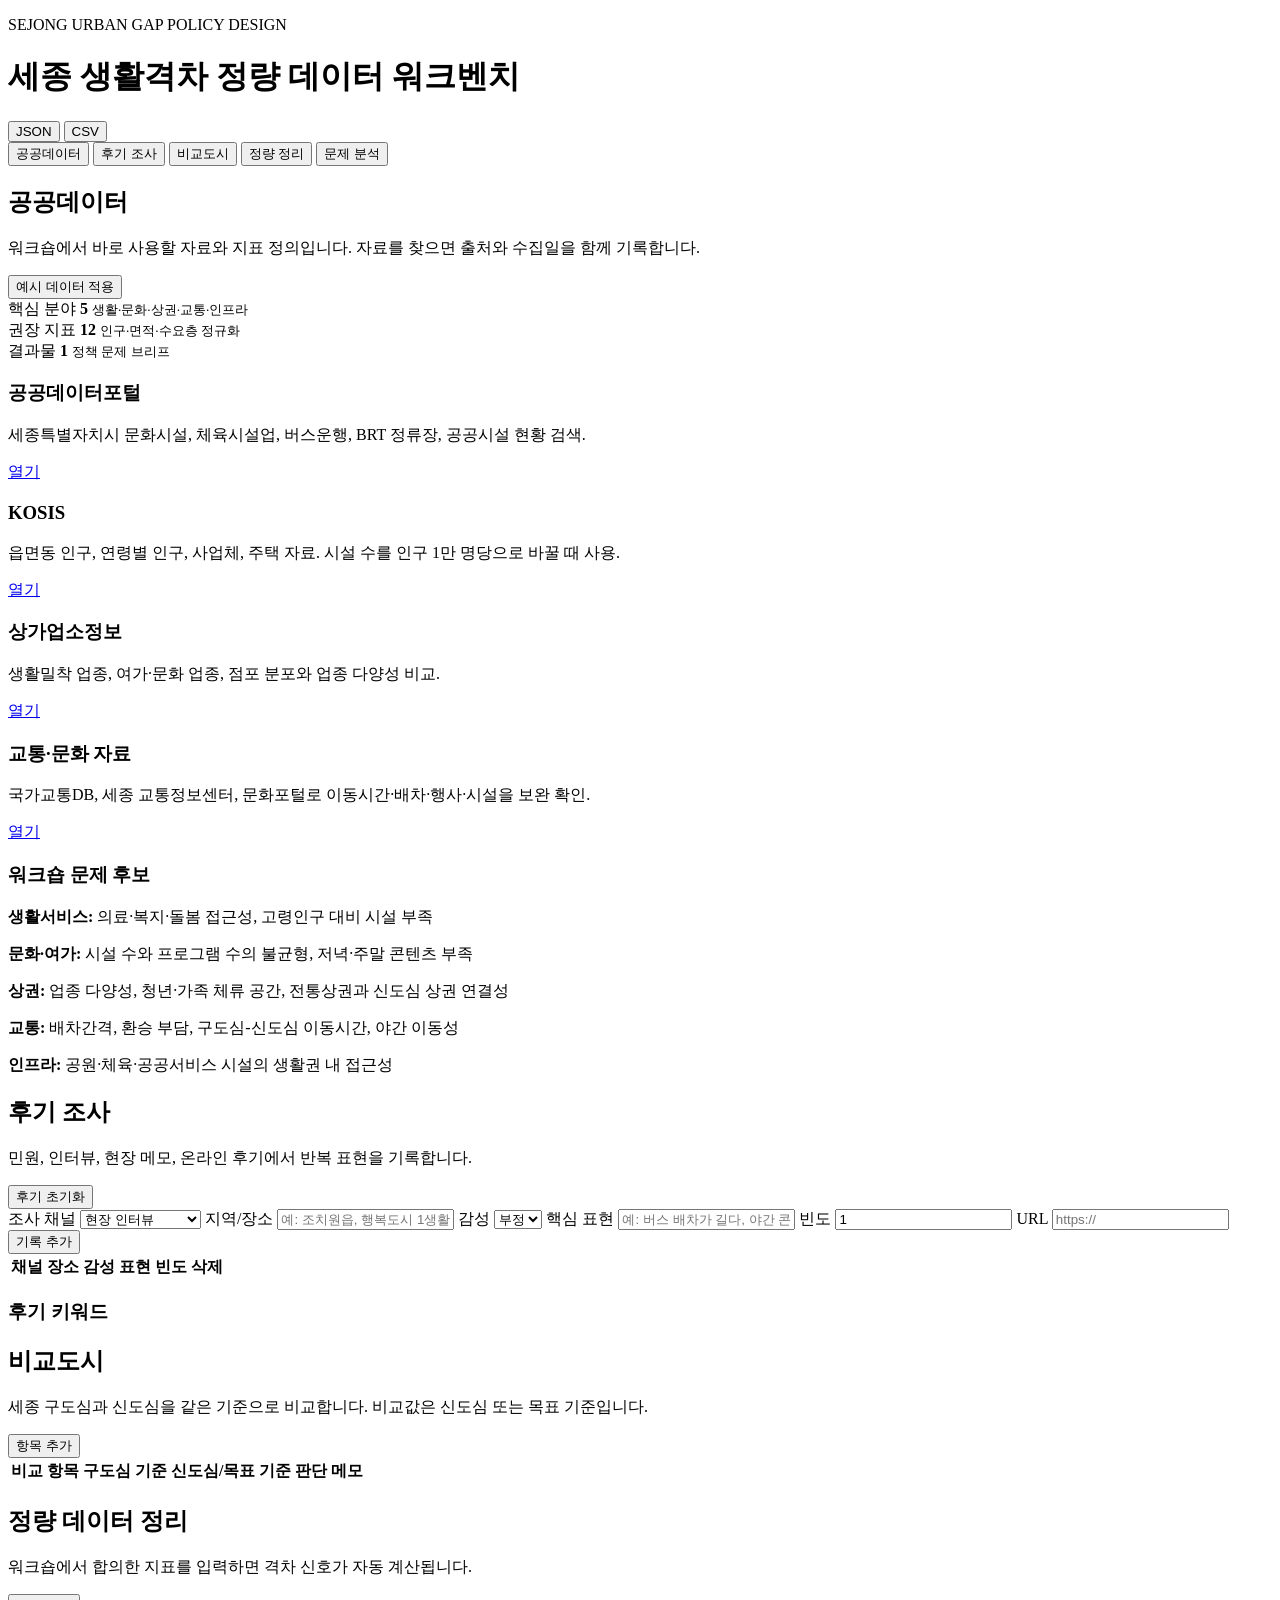
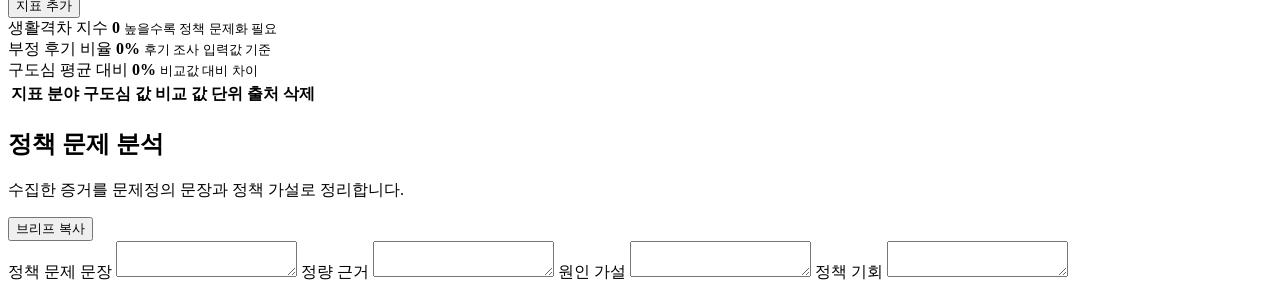
==== index.html @ 45092c6e "Add files via upload" ====
<!doctype html>
<html lang="ko">
<head>
  <meta charset="utf-8">
  <meta name="viewport" content="width=device-width, initial-scale=1">
  <title>세종 생활격차 정량 데이터 워크벤치</title>
  <link rel="stylesheet" href="styles.css">
</head>
<body>
  <header class="app-header">
    <div>
      <p>SEJONG URBAN GAP POLICY DESIGN</p>
      <h1>세종 생활격차 정량 데이터 워크벤치</h1>
    </div>
    <div class="header-actions">
      <button type="button" id="exportJson">JSON</button>
      <button type="button" id="exportCsv">CSV</button>
    </div>
  </header>

  <main class="app-shell">
    <aside class="side-nav" aria-label="워크벤치 단계">
      <button class="nav-item active" type="button" data-view="data">공공데이터</button>
      <button class="nav-item" type="button" data-view="reviews">후기 조사</button>
      <button class="nav-item" type="button" data-view="compare">비교도시</button>
      <button class="nav-item" type="button" data-view="metrics">정량 정리</button>
      <button class="nav-item" type="button" data-view="problem">문제 분석</button>
    </aside>

    <section class="stage active" id="view-data">
      <div class="panel">
        <div class="panel-head">
          <div>
            <h2>공공데이터</h2>
            <p>워크숍에서 바로 사용할 자료와 지표 정의입니다. 자료를 찾으면 출처와 수집일을 함께 기록합니다.</p>
          </div>
          <button type="button" id="loadDemo">예시 데이터 적용</button>
        </div>

        <div class="stat-grid">
          <article>
            <span>핵심 분야</span>
            <strong>5</strong>
            <small>생활·문화·상권·교통·인프라</small>
          </article>
          <article>
            <span>권장 지표</span>
            <strong>12</strong>
            <small>인구·면적·수요층 정규화</small>
          </article>
          <article>
            <span>결과물</span>
            <strong>1</strong>
            <small>정책 문제 브리프</small>
          </article>
        </div>

        <div class="data-grid">
          <article>
            <h3>공공데이터포털</h3>
            <p>세종특별자치시 문화시설, 체육시설업, 버스운행, BRT 정류장, 공공시설 현황 검색.</p>
            <a href="https://www.data.go.kr/index.do" target="_blank" rel="noreferrer">열기</a>
          </article>
          <article>
            <h3>KOSIS</h3>
            <p>읍면동 인구, 연령별 인구, 사업체, 주택 자료. 시설 수를 인구 1만 명당으로 바꿀 때 사용.</p>
            <a href="https://kosis.kr" target="_blank" rel="noreferrer">열기</a>
          </article>
          <article>
            <h3>상가업소정보</h3>
            <p>생활밀착 업종, 여가·문화 업종, 점포 분포와 업종 다양성 비교.</p>
            <a href="https://www.data.go.kr/tcs/dss/selectApiDataDetailView.do?publicDataPk=15012005" target="_blank" rel="noreferrer">열기</a>
          </article>
          <article>
            <h3>교통·문화 자료</h3>
            <p>국가교통DB, 세종 교통정보센터, 문화포털로 이동시간·배차·행사·시설을 보완 확인.</p>
            <a href="https://bis.sejong.go.kr/web/main/main.view" target="_blank" rel="noreferrer">열기</a>
          </article>
        </div>

        <div class="guide-box">
          <h3>워크숍 문제 후보</h3>
          <div class="issue-list">
            <p><b>생활서비스:</b> 의료·복지·돌봄 접근성, 고령인구 대비 시설 부족</p>
            <p><b>문화·여가:</b> 시설 수와 프로그램 수의 불균형, 저녁·주말 콘텐츠 부족</p>
            <p><b>상권:</b> 업종 다양성, 청년·가족 체류 공간, 전통상권과 신도심 상권 연결성</p>
            <p><b>교통:</b> 배차간격, 환승 부담, 구도심-신도심 이동시간, 야간 이동성</p>
            <p><b>인프라:</b> 공원·체육·공공서비스 시설의 생활권 내 접근성</p>
          </div>
        </div>
      </div>
    </section>

    <section class="stage" id="view-reviews">
      <div class="panel">
        <div class="panel-head">
          <div>
            <h2>후기 조사</h2>
            <p>민원, 인터뷰, 현장 메모, 온라인 후기에서 반복 표현을 기록합니다.</p>
          </div>
          <button type="button" id="resetReviews">후기 초기화</button>
        </div>

        <div class="form-card">
          <label>조사 채널
            <select id="reviewChannel">
              <option>현장 인터뷰</option>
              <option>민원/제안 게시판</option>
              <option>지도/블로그 후기</option>
              <option>지역 커뮤니티</option>
            </select>
          </label>
          <label>지역/장소
            <input id="reviewPlace" placeholder="예: 조치원읍, 행복도시 1생활권">
          </label>
          <label>감성
            <select id="reviewTone">
              <option>부정</option>
              <option>중립</option>
              <option>긍정</option>
            </select>
          </label>
          <label class="wide">핵심 표현
            <input id="reviewText" placeholder="예: 버스 배차가 길다, 야간 콘텐츠가 부족하다">
          </label>
          <label>빈도
            <input id="reviewCount" type="number" min="1" value="1">
          </label>
          <label>URL
            <input id="reviewUrl" placeholder="https://">
          </label>
          <button type="button" id="addReview">기록 추가</button>
        </div>

        <div class="split">
          <div class="table-box">
            <table>
              <thead>
                <tr>
                  <th>채널</th>
                  <th>장소</th>
                  <th>감성</th>
                  <th>표현</th>
                  <th>빈도</th>
                  <th>삭제</th>
                </tr>
              </thead>
              <tbody id="reviewRows"></tbody>
            </table>
          </div>
          <div class="keyword-box">
            <h3>후기 키워드</h3>
            <div class="chips" id="keywordChips"></div>
          </div>
        </div>
      </div>
    </section>

    <section class="stage" id="view-compare">
      <div class="panel">
        <div class="panel-head">
          <div>
            <h2>비교도시</h2>
            <p>세종 구도심과 신도심을 같은 기준으로 비교합니다. 비교값은 신도심 또는 목표 기준입니다.</p>
          </div>
          <button type="button" id="addCompare">항목 추가</button>
        </div>

        <div class="table-box">
          <table>
            <thead>
              <tr>
                <th>비교 항목</th>
                <th>구도심 기준</th>
                <th>신도심/목표 기준</th>
                <th>판단</th>
                <th>메모</th>
              </tr>
            </thead>
            <tbody id="compareRows"></tbody>
          </table>
        </div>
      </div>
    </section>

    <section class="stage" id="view-metrics">
      <div class="panel">
        <div class="panel-head">
          <div>
            <h2>정량 데이터 정리</h2>
            <p>워크숍에서 합의한 지표를 입력하면 격차 신호가 자동 계산됩니다.</p>
          </div>
          <button type="button" id="addMetric">지표 추가</button>
        </div>

        <div class="stat-grid">
          <article>
            <span>생활격차 지수</span>
            <strong id="gapScore">0</strong>
            <small>높을수록 정책 문제화 필요</small>
          </article>
          <article>
            <span>부정 후기 비율</span>
            <strong id="negativeRate">0%</strong>
            <small>후기 조사 입력값 기준</small>
          </article>
          <article>
            <span>구도심 평균 대비</span>
            <strong id="oldAverageGap">0%</strong>
            <small>비교값 대비 차이</small>
          </article>
        </div>

        <div class="table-box">
          <table>
            <thead>
              <tr>
                <th>지표</th>
                <th>분야</th>
                <th>구도심 값</th>
                <th>비교 값</th>
                <th>단위</th>
                <th>출처</th>
                <th>삭제</th>
              </tr>
            </thead>
            <tbody id="metricRows"></tbody>
          </table>
        </div>
      </div>
    </section>

    <section class="stage" id="view-problem">
      <div class="panel">
        <div class="panel-head">
          <div>
            <h2>정책 문제 분석</h2>
            <p>수집한 증거를 문제정의 문장과 정책 가설로 정리합니다.</p>
          </div>
          <button type="button" id="copyBrief">브리프 복사</button>
        </div>

        <div class="problem-grid">
          <label>정책 문제 문장
            <textarea id="problemText"></textarea>
          </label>
          <label>정량 근거
            <textarea id="evidenceText"></textarea>
          </label>
          <label>원인 가설
            <textarea id="causeText"></textarea>
          </label>
          <label>정책 기회
            <textarea id="opportunityText"></textarea>
          </label>
        </div>

        <div class="brief-preview" id="briefPreview"></div>
      </div>
    </section>
  </main>

  <script src="app.js"></script>
</body>
</html>
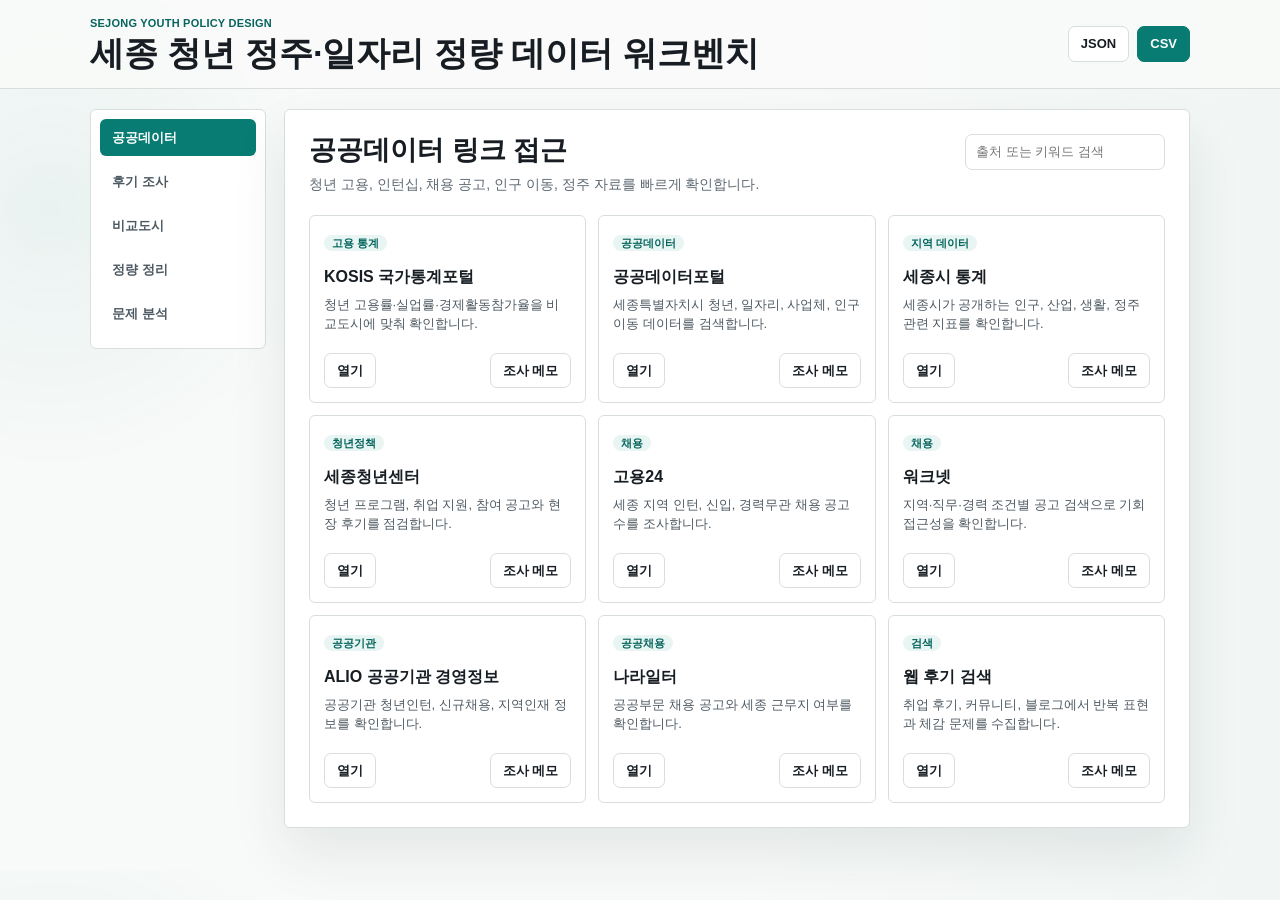
==== commit 7ee34df3: "Add files via upload" ====
--- a/index.html
+++ b/index.html
@@ -3,263 +3,884 @@
 <head>
   <meta charset="utf-8">
   <meta name="viewport" content="width=device-width, initial-scale=1">
-  <title>세종 생활격차 정량 데이터 워크벤치</title>
-  <link rel="stylesheet" href="styles.css">
+  <title>세종 청년 정주·일자리 정량 데이터 워크벤치</title>
+  <style>
+    :root {
+      --bg: #f4f7f6;
+      --panel: #ffffff;
+      --ink: #171d23;
+      --muted: #5d6872;
+      --line: #d8dedc;
+      --teal: #087b72;
+      --teal-dark: #05645d;
+      --soft-teal: #e8f5f2;
+      --red: #bc5847;
+      --shadow: 0 26px 55px rgba(24, 42, 48, .09);
+    }
+
+    * { box-sizing: border-box; }
+
+    body {
+      margin: 0;
+      background:
+        radial-gradient(circle at 4% 24%, rgba(8, 123, 114, .06), transparent 280px),
+        linear-gradient(90deg, #f8faf9 0, #f8faf9 58%, #f1f6f5 100%);
+      color: var(--ink);
+      font-family: "Segoe UI", "Malgun Gothic", Arial, sans-serif;
+      line-height: 1.5;
+    }
+
+    header {
+      height: 89px;
+      border-bottom: 1px solid var(--line);
+      background: rgba(250, 251, 250, .86);
+      display: flex;
+      align-items: center;
+    }
+
+    .topbar {
+      width: min(1100px, calc(100vw - 32px));
+      margin: 0 auto;
+      display: flex;
+      justify-content: space-between;
+      align-items: center;
+      gap: 18px;
+    }
+
+    .eyebrow {
+      margin: 0 0 2px;
+      color: var(--teal-dark);
+      font-size: 11px;
+      font-weight: 900;
+      letter-spacing: .02em;
+    }
+
+    h1 {
+      margin: 0;
+      font-size: clamp(28px, 3vw, 34px);
+      line-height: 1.16;
+      letter-spacing: 0;
+    }
+
+    .top-actions {
+      display: flex;
+      gap: 8px;
+      flex: 0 0 auto;
+    }
+
+    button, a.button {
+      min-height: 34px;
+      border: 1px solid var(--line);
+      border-radius: 7px;
+      background: #fff;
+      color: var(--ink);
+      padding: 7px 12px;
+      font: inherit;
+      font-size: 13px;
+      font-weight: 800;
+      text-decoration: none;
+      cursor: pointer;
+    }
+
+    button.primary, a.button.primary {
+      background: var(--teal);
+      border-color: var(--teal);
+      color: #fff;
+    }
+
+    button.danger {
+      color: #9d463b;
+      border-color: #e7c8c0;
+      background: #fff8f6;
+    }
+
+    main {
+      width: min(1100px, calc(100vw - 32px));
+      margin: 20px auto 42px;
+      display: grid;
+      grid-template-columns: 176px minmax(0, 1fr);
+      gap: 18px;
+    }
+
+    nav {
+      align-self: start;
+      border: 1px solid var(--line);
+      border-radius: 6px;
+      background: #fff;
+      padding: 9px;
+    }
+
+    .nav-item {
+      width: 100%;
+      min-height: 37px;
+      margin: 0 0 7px;
+      border: 0;
+      background: transparent;
+      color: #4c5862;
+      text-align: left;
+      padding: 8px 12px;
+      border-radius: 6px;
+      font-weight: 750;
+    }
+
+    .nav-item.active {
+      background: var(--teal);
+      color: #fff;
+    }
+
+    .workspace {
+      min-height: 542px;
+      border: 1px solid var(--line);
+      border-radius: 6px;
+      background: #fff;
+      box-shadow: var(--shadow);
+      padding: 24px;
+    }
+
+    .view { display: none; }
+    .view.active { display: block; }
+
+    .view-head {
+      display: flex;
+      justify-content: space-between;
+      align-items: start;
+      gap: 16px;
+      margin-bottom: 20px;
+    }
+
+    h2 {
+      margin: 0;
+      font-size: 27px;
+      line-height: 1.2;
+      letter-spacing: 0;
+    }
+
+    .sub {
+      margin: 8px 0 0;
+      color: var(--muted);
+      font-size: 14px;
+    }
+
+    .search {
+      width: 200px;
+      min-height: 34px;
+      border: 1px solid var(--line);
+      border-radius: 7px;
+      padding: 7px 10px;
+      font: inherit;
+      font-size: 13px;
+    }
+
+    .cards {
+      display: grid;
+      grid-template-columns: repeat(3, minmax(0, 1fr));
+      gap: 12px;
+    }
+
+    .card {
+      min-height: 188px;
+      border: 1px solid var(--line);
+      border-radius: 6px;
+      background: #fff;
+      padding: 14px;
+      display: flex;
+      flex-direction: column;
+      justify-content: space-between;
+    }
+
+    .badge {
+      align-self: flex-start;
+      border-radius: 999px;
+      background: var(--soft-teal);
+      color: var(--teal-dark);
+      padding: 2px 8px;
+      font-size: 11px;
+      font-weight: 850;
+    }
+
+    .card h3 {
+      margin: 12px 0 7px;
+      font-size: 16px;
+      line-height: 1.35;
+    }
+
+    .card p {
+      margin: 0;
+      color: #4e5962;
+      font-size: 13px;
+    }
+
+    .card-actions {
+      display: flex;
+      justify-content: space-between;
+      gap: 8px;
+      margin-top: 14px;
+    }
+
+    label {
+      display: block;
+      margin: 0 0 5px;
+      font-size: 12px;
+      font-weight: 800;
+      color: #323c45;
+    }
+
+    input, select, textarea {
+      width: 100%;
+      min-height: 32px;
+      border: 1px solid var(--line);
+      border-radius: 6px;
+      background: #fff;
+      color: var(--ink);
+      padding: 6px 9px;
+      font: inherit;
+      font-size: 13px;
+    }
+
+    textarea {
+      min-height: 104px;
+      resize: vertical;
+    }
+
+    .form-panel {
+      border: 1px solid var(--line);
+      border-radius: 6px;
+      padding: 13px;
+      margin-bottom: 16px;
+    }
+
+    .form-grid {
+      display: grid;
+      grid-template-columns: repeat(3, minmax(0, 1fr));
+      gap: 10px;
+      align-items: end;
+    }
+
+    .form-grid.five {
+      grid-template-columns: 1.15fr 1fr 1fr 1fr 1fr auto;
+    }
+
+    .wide { grid-column: span 2; }
+    .full { grid-column: 1 / -1; }
+
+    table {
+      width: 100%;
+      border-collapse: collapse;
+      font-size: 13px;
+    }
+
+    .table-wrap {
+      border: 1px solid var(--line);
+      border-radius: 6px;
+      overflow: auto;
+      background: #fff;
+    }
+
+    th, td {
+      border-bottom: 1px solid var(--line);
+      padding: 8px 10px;
+      text-align: left;
+      vertical-align: top;
+    }
+
+    th {
+      background: #f4f7f6;
+      color: #34414a;
+      font-size: 12px;
+    }
+
+    td.num, th.num { text-align: right; }
+
+    .split {
+      display: grid;
+      grid-template-columns: minmax(0, 2.25fr) minmax(230px, 1fr);
+      gap: 14px;
+    }
+
+    .keyword-box {
+      border: 1px solid var(--line);
+      border-radius: 6px;
+      padding: 14px;
+      min-height: 208px;
+    }
+
+    .keyword-box h3 {
+      margin: 0 0 12px;
+      font-size: 17px;
+    }
+
+    .tags {
+      display: flex;
+      flex-wrap: wrap;
+      gap: 7px;
+    }
+
+    .tags span {
+      border-radius: 999px;
+      background: #eaf2fb;
+      color: #315a7a;
+      padding: 4px 9px;
+      font-size: 13px;
+      font-weight: 800;
+    }
+
+    .metric-grid {
+      display: grid;
+      grid-template-columns: repeat(3, minmax(0, 1fr));
+      gap: 9px;
+      margin-bottom: 14px;
+    }
+
+    .metric {
+      border: 1px solid var(--line);
+      border-radius: 6px;
+      padding: 13px;
+      min-height: 112px;
+    }
+
+    .metric span {
+      display: block;
+      font-size: 13px;
+      color: #45515a;
+    }
+
+    .metric b {
+      display: block;
+      margin-top: 4px;
+      font-size: 28px;
+      color: var(--red);
+      line-height: 1.1;
+    }
+
+    .metric small {
+      display: block;
+      margin-top: 8px;
+      font-size: 12px;
+      color: #4d5961;
+    }
+
+    .analysis-grid {
+      display: grid;
+      grid-template-columns: 1fr 1fr;
+      gap: 14px;
+      margin-bottom: 14px;
+    }
+
+    .brief {
+      min-height: 250px;
+      border: 1px solid var(--line);
+      border-radius: 6px;
+      padding: 14px;
+      white-space: pre-wrap;
+      font-size: 14px;
+      background: #fff;
+    }
+
+    .hidden { display: none; }
+
+    @media (max-width: 880px) {
+      header { height: auto; padding: 16px 0; }
+      .topbar { align-items: flex-start; }
+      main { grid-template-columns: 1fr; }
+      nav { display: grid; grid-template-columns: repeat(3, minmax(0, 1fr)); gap: 7px; }
+      .nav-item { margin: 0; }
+      .cards, .metric-grid, .analysis-grid, .split { grid-template-columns: 1fr; }
+      .form-grid, .form-grid.five { grid-template-columns: 1fr 1fr; }
+      .wide, .full { grid-column: 1 / -1; }
+    }
+
+    @media (max-width: 560px) {
+      .topbar { flex-direction: column; }
+      .workspace { padding: 16px; }
+      nav, .form-grid, .form-grid.five { grid-template-columns: 1fr; }
+      h1 { font-size: 27px; }
+      h2 { font-size: 24px; }
+      .search { width: 100%; }
+    }
+  </style>
 </head>
 <body>
-  <header class="app-header">
-    <div>
-      <p>SEJONG URBAN GAP POLICY DESIGN</p>
-      <h1>세종 생활격차 정량 데이터 워크벤치</h1>
-    </div>
-    <div class="header-actions">
-      <button type="button" id="exportJson">JSON</button>
-      <button type="button" id="exportCsv">CSV</button>
+  <header>
+    <div class="topbar">
+      <div>
+        <p class="eyebrow">SEJONG YOUTH POLICY DESIGN</p>
+        <h1>세종 청년 정주·일자리 정량 데이터 워크벤치</h1>
+      </div>
+      <div class="top-actions">
+        <button id="exportJson">JSON</button>
+        <button class="primary" id="exportCsv">CSV</button>
+      </div>
     </div>
   </header>
 
-  <main class="app-shell">
-    <aside class="side-nav" aria-label="워크벤치 단계">
-      <button class="nav-item active" type="button" data-view="data">공공데이터</button>
-      <button class="nav-item" type="button" data-view="reviews">후기 조사</button>
-      <button class="nav-item" type="button" data-view="compare">비교도시</button>
-      <button class="nav-item" type="button" data-view="metrics">정량 정리</button>
-      <button class="nav-item" type="button" data-view="problem">문제 분석</button>
-    </aside>
-
-    <section class="stage active" id="view-data">
-      <div class="panel">
-        <div class="panel-head">
-          <div>
-            <h2>공공데이터</h2>
-            <p>워크숍에서 바로 사용할 자료와 지표 정의입니다. 자료를 찾으면 출처와 수집일을 함께 기록합니다.</p>
-          </div>
-          <button type="button" id="loadDemo">예시 데이터 적용</button>
-        </div>
-
-        <div class="stat-grid">
-          <article>
-            <span>핵심 분야</span>
-            <strong>5</strong>
-            <small>생활·문화·상권·교통·인프라</small>
-          </article>
-          <article>
-            <span>권장 지표</span>
-            <strong>12</strong>
-            <small>인구·면적·수요층 정규화</small>
-          </article>
-          <article>
-            <span>결과물</span>
-            <strong>1</strong>
-            <small>정책 문제 브리프</small>
-          </article>
-        </div>
-
-        <div class="data-grid">
-          <article>
-            <h3>공공데이터포털</h3>
-            <p>세종특별자치시 문화시설, 체육시설업, 버스운행, BRT 정류장, 공공시설 현황 검색.</p>
-            <a href="https://www.data.go.kr/index.do" target="_blank" rel="noreferrer">열기</a>
-          </article>
-          <article>
-            <h3>KOSIS</h3>
-            <p>읍면동 인구, 연령별 인구, 사업체, 주택 자료. 시설 수를 인구 1만 명당으로 바꿀 때 사용.</p>
-            <a href="https://kosis.kr" target="_blank" rel="noreferrer">열기</a>
-          </article>
-          <article>
-            <h3>상가업소정보</h3>
-            <p>생활밀착 업종, 여가·문화 업종, 점포 분포와 업종 다양성 비교.</p>
-            <a href="https://www.data.go.kr/tcs/dss/selectApiDataDetailView.do?publicDataPk=15012005" target="_blank" rel="noreferrer">열기</a>
-          </article>
-          <article>
-            <h3>교통·문화 자료</h3>
-            <p>국가교통DB, 세종 교통정보센터, 문화포털로 이동시간·배차·행사·시설을 보완 확인.</p>
-            <a href="https://bis.sejong.go.kr/web/main/main.view" target="_blank" rel="noreferrer">열기</a>
-          </article>
-        </div>
-
-        <div class="guide-box">
-          <h3>워크숍 문제 후보</h3>
-          <div class="issue-list">
-            <p><b>생활서비스:</b> 의료·복지·돌봄 접근성, 고령인구 대비 시설 부족</p>
-            <p><b>문화·여가:</b> 시설 수와 프로그램 수의 불균형, 저녁·주말 콘텐츠 부족</p>
-            <p><b>상권:</b> 업종 다양성, 청년·가족 체류 공간, 전통상권과 신도심 상권 연결성</p>
-            <p><b>교통:</b> 배차간격, 환승 부담, 구도심-신도심 이동시간, 야간 이동성</p>
-            <p><b>인프라:</b> 공원·체육·공공서비스 시설의 생활권 내 접근성</p>
-          </div>
-        </div>
+  <main>
+    <nav aria-label="워크벤치 메뉴">
+      <button class="nav-item active" data-view="public">공공데이터</button>
+      <button class="nav-item" data-view="review">후기 조사</button>
+      <button class="nav-item" data-view="compare">비교도시</button>
+      <button class="nav-item" data-view="metrics">정량 정리</button>
+      <button class="nav-item" data-view="problem">문제 분석</button>
+    </nav>
+
+    <section class="workspace">
+      <div class="view active" id="public">
+        <div class="view-head">
+          <div>
+            <h2>공공데이터 링크 접근</h2>
+            <p class="sub">청년 고용, 인턴십, 채용 공고, 인구 이동, 정주 자료를 빠르게 확인합니다.</p>
+          </div>
+          <input class="search" id="sourceSearch" placeholder="출처 또는 키워드 검색">
+        </div>
+        <div class="cards" id="sourceCards"></div>
       </div>
-    </section>
-
-    <section class="stage" id="view-reviews">
-      <div class="panel">
-        <div class="panel-head">
-          <div>
-            <h2>후기 조사</h2>
-            <p>민원, 인터뷰, 현장 메모, 온라인 후기에서 반복 표현을 기록합니다.</p>
-          </div>
-          <button type="button" id="resetReviews">후기 초기화</button>
-        </div>
-
-        <div class="form-card">
-          <label>조사 채널
-            <select id="reviewChannel">
-              <option>현장 인터뷰</option>
-              <option>민원/제안 게시판</option>
-              <option>지도/블로그 후기</option>
-              <option>지역 커뮤니티</option>
-            </select>
-          </label>
-          <label>지역/장소
-            <input id="reviewPlace" placeholder="예: 조치원읍, 행복도시 1생활권">
-          </label>
-          <label>감성
-            <select id="reviewTone">
-              <option>부정</option>
-              <option>중립</option>
-              <option>긍정</option>
-            </select>
-          </label>
-          <label class="wide">핵심 표현
-            <input id="reviewText" placeholder="예: 버스 배차가 길다, 야간 콘텐츠가 부족하다">
-          </label>
-          <label>빈도
-            <input id="reviewCount" type="number" min="1" value="1">
-          </label>
-          <label>URL
-            <input id="reviewUrl" placeholder="https://">
-          </label>
-          <button type="button" id="addReview">기록 추가</button>
+
+      <div class="view" id="review">
+        <div class="view-head">
+          <div>
+            <h2>청년 후기 조사</h2>
+            <p class="sub">공공기관 웹사이트, 채용 후기, 블로그, 커뮤니티에서 반복 표현을 기록합니다.</p>
+          </div>
+          <button id="resetReviews">후기 초기화</button>
+        </div>
+
+        <div class="form-panel">
+          <div class="form-grid">
+            <div>
+              <label for="reviewChannel">조사 채널</label>
+              <select id="reviewChannel">
+                <option>고용24/워크넷</option>
+                <option>공공기관 채용 홈페이지</option>
+                <option>세종청년센터</option>
+                <option>대학 커뮤니티</option>
+                <option>취업 커뮤니티</option>
+                <option>블로그/언론</option>
+              </select>
+            </div>
+            <div>
+              <label for="reviewPlace">기관/장소/게시판</label>
+              <input id="reviewPlace" placeholder="예: 세종청년센터, 공공기관 채용">
+            </div>
+            <div>
+              <label for="reviewSentiment">감성</label>
+              <select id="reviewSentiment">
+                <option value="-1">부정</option>
+                <option value="0">중립</option>
+                <option value="1">긍정</option>
+              </select>
+            </div>
+            <div class="wide">
+              <label for="reviewPhrase">핵심 표현</label>
+              <input id="reviewPhrase" placeholder="예: 인턴 공고가 적다, 신입 채용은 대전에 더 많다">
+            </div>
+            <div>
+              <label for="reviewCount">빈도</label>
+              <input id="reviewCount" type="number" min="1" value="1">
+            </div>
+            <div>
+              <label for="reviewUrl">URL</label>
+              <input id="reviewUrl" placeholder="https://">
+            </div>
+            <button class="primary wide" id="addReview">기록 추가</button>
+          </div>
         </div>
 
         <div class="split">
-          <div class="table-box">
-            <table>
+          <div class="table-wrap">
+            <table id="reviewTable">
               <thead>
-                <tr>
-                  <th>채널</th>
-                  <th>장소</th>
-                  <th>감성</th>
-                  <th>표현</th>
-                  <th>빈도</th>
-                  <th>삭제</th>
-                </tr>
+                <tr><th>채널</th><th>기관/게시판</th><th>감성</th><th>표현</th><th class="num">빈도</th><th></th></tr>
               </thead>
-              <tbody id="reviewRows"></tbody>
+              <tbody></tbody>
             </table>
           </div>
-          <div class="keyword-box">
+          <aside class="keyword-box">
             <h3>후기 키워드</h3>
-            <div class="chips" id="keywordChips"></div>
-          </div>
+            <div class="tags" id="keywordTags"></div>
+          </aside>
         </div>
       </div>
-    </section>
-
-    <section class="stage" id="view-compare">
-      <div class="panel">
-        <div class="panel-head">
-          <div>
-            <h2>비교도시</h2>
-            <p>세종 구도심과 신도심을 같은 기준으로 비교합니다. 비교값은 신도심 또는 목표 기준입니다.</p>
-          </div>
-          <button type="button" id="addCompare">항목 추가</button>
-        </div>
-
-        <div class="table-box">
-          <table>
+
+      <div class="view" id="compare">
+        <div class="view-head">
+          <div>
+            <h2>비교도시 데이터 조사</h2>
+            <p class="sub">세종과 대전·청주·천안 등 주변 도시의 청년 기회 밀도를 같은 기준으로 입력합니다.</p>
+          </div>
+          <button id="seedCities">비교도시 틀</button>
+        </div>
+
+        <div class="form-panel">
+          <div class="form-grid">
+            <div>
+              <label for="cityName">도시</label>
+              <input id="cityName" value="세종">
+            </div>
+            <div>
+              <label for="jobPosts">인턴/신입 공고 수</label>
+              <input id="jobPosts" type="number" min="0" value="0">
+            </div>
+            <div>
+              <label for="youthPop">청년 인구</label>
+              <input id="youthPop" type="number" min="0" value="0">
+            </div>
+            <div>
+              <label for="employmentRate">청년 고용률(%)</label>
+              <input id="employmentRate" type="number" min="0" max="100" step="0.1" value="0">
+            </div>
+            <div>
+              <label for="unemploymentRate">청년 실업률(%)</label>
+              <input id="unemploymentRate" type="number" min="0" max="100" step="0.1" value="0">
+            </div>
+            <div>
+              <label for="citySource">출처</label>
+              <input id="citySource" placeholder="KOSIS, 고용24, 지자체 자료">
+            </div>
+            <button class="primary wide" id="addCity">도시 추가</button>
+          </div>
+        </div>
+
+        <div class="table-wrap">
+          <table id="cityTable">
             <thead>
-              <tr>
-                <th>비교 항목</th>
-                <th>구도심 기준</th>
-                <th>신도심/목표 기준</th>
-                <th>판단</th>
-                <th>메모</th>
-              </tr>
+              <tr><th>도시</th><th class="num">공고 수</th><th class="num">청년 인구</th><th class="num">공고/1만명</th><th class="num">고용률</th><th class="num">실업률</th><th>출처</th><th></th></tr>
             </thead>
-            <tbody id="compareRows"></tbody>
+            <tbody></tbody>
           </table>
         </div>
       </div>
-    </section>
-
-    <section class="stage" id="view-metrics">
-      <div class="panel">
-        <div class="panel-head">
+
+      <div class="view" id="metrics">
+        <div class="view-head">
           <div>
             <h2>정량 데이터 정리</h2>
-            <p>워크숍에서 합의한 지표를 입력하면 격차 신호가 자동 계산됩니다.</p>
-          </div>
-          <button type="button" id="addMetric">지표 추가</button>
-        </div>
-
-        <div class="stat-grid">
-          <article>
-            <span>생활격차 지수</span>
-            <strong id="gapScore">0</strong>
-            <small>높을수록 정책 문제화 필요</small>
-          </article>
-          <article>
-            <span>부정 후기 비율</span>
-            <strong id="negativeRate">0%</strong>
-            <small>후기 조사 입력값 기준</small>
-          </article>
-          <article>
-            <span>구도심 평균 대비</span>
-            <strong id="oldAverageGap">0%</strong>
-            <small>비교값 대비 차이</small>
-          </article>
-        </div>
-
-        <div class="table-box">
-          <table>
+            <p class="sub">워크숍에서 합의한 지표를 입력하면 격차 신호가 자동 계산됩니다.</p>
+          </div>
+          <button id="addMetric">지표 추가</button>
+        </div>
+
+        <div class="metric-grid">
+          <div class="metric"><span>기회 부족 지수</span><b id="lackIndex">0</b><small>높을수록 정책 문제를 다루기 좋음</small></div>
+          <div class="metric"><span>부정 후기 비율</span><b id="negativeRate">0%</b><small>후기 조사 입력값 기준</small></div>
+          <div class="metric"><span>비교도시 평균 대비</span><b id="cityGap">0%</b><small>공고/청년 1만명 기준</small></div>
+        </div>
+
+        <div class="table-wrap">
+          <table id="metricTable">
             <thead>
-              <tr>
-                <th>지표</th>
-                <th>분야</th>
-                <th>구도심 값</th>
-                <th>비교 값</th>
-                <th>단위</th>
-                <th>출처</th>
-                <th>삭제</th>
-              </tr>
+              <tr><th>지표</th><th>세종 값</th><th>비교 값</th><th>단위</th><th>출처</th><th></th></tr>
             </thead>
-            <tbody id="metricRows"></tbody>
+            <tbody></tbody>
           </table>
         </div>
       </div>
-    </section>
-
-    <section class="stage" id="view-problem">
-      <div class="panel">
-        <div class="panel-head">
+
+      <div class="view" id="problem">
+        <div class="view-head">
           <div>
             <h2>정책 문제 분석</h2>
-            <p>수집한 증거를 문제정의 문장과 정책 가설로 정리합니다.</p>
-          </div>
-          <button type="button" id="copyBrief">브리프 복사</button>
-        </div>
-
-        <div class="problem-grid">
-          <label>정책 문제 문장
-            <textarea id="problemText"></textarea>
-          </label>
-          <label>정량 근거
+            <p class="sub">수집한 증거를 문제정의 문장과 정책 가설로 정리합니다.</p>
+          </div>
+          <button id="copyBrief">브리프 복사</button>
+        </div>
+
+        <div class="analysis-grid">
+          <div>
+            <label for="problemSentence">정책 문제 문장</label>
+            <textarea id="problemSentence"></textarea>
+          </div>
+          <div>
+            <label for="evidenceText">정량 근거</label>
             <textarea id="evidenceText"></textarea>
-          </label>
-          <label>원인 가설
+          </div>
+          <div>
+            <label for="causeText">원인 가설</label>
             <textarea id="causeText"></textarea>
-          </label>
-          <label>정책 기회
-            <textarea id="opportunityText"></textarea>
-          </label>
-        </div>
-
-        <div class="brief-preview" id="briefPreview"></div>
+          </div>
+          <div>
+            <label for="policyText">정책 기회</label>
+            <textarea id="policyText"></textarea>
+          </div>
+        </div>
+
+        <div class="brief" id="briefText"></div>
       </div>
     </section>
   </main>
 
-  <script src="app.js"></script>
+  <script>
+    const storeKey = "sejong-youth-workbench-v2";
+    const sourceData = [
+      ["고용 통계", "KOSIS 국가통계포털", "청년 고용률·실업률·경제활동참가율을 비교도시에 맞춰 확인합니다.", "https://kosis.kr/"],
+      ["공공데이터", "공공데이터포털", "세종특별자치시 청년, 일자리, 사업체, 인구 이동 데이터를 검색합니다.", "https://www.data.go.kr/"],
+      ["지역 데이터", "세종시 통계", "세종시가 공개하는 인구, 산업, 생활, 정주 관련 지표를 확인합니다.", "https://www.sejong.go.kr/stat.do"],
+      ["청년정책", "세종청년센터", "청년 프로그램, 취업 지원, 참여 공고와 현장 후기를 점검합니다.", "https://sjyouth.or.kr/"],
+      ["채용", "고용24", "세종 지역 인턴, 신입, 경력무관 채용 공고 수를 조사합니다.", "https://www.work24.go.kr/"],
+      ["채용", "워크넷", "지역·직무·경력 조건별 공고 검색으로 기회 접근성을 확인합니다.", "https://www.work.go.kr/"],
+      ["공공기관", "ALIO 공공기관 경영정보", "공공기관 청년인턴, 신규채용, 지역인재 정보를 확인합니다.", "https://www.alio.go.kr/"],
+      ["공공채용", "나라일터", "공공부문 채용 공고와 세종 근무지 여부를 확인합니다.", "https://www.gojobs.go.kr/"],
+      ["검색", "웹 후기 검색", "취업 후기, 커뮤니티, 블로그에서 반복 표현과 체감 문제를 수집합니다.", "https://www.google.com/search?q=%EC%84%B8%EC%A2%85+%EC%B2%AD%EB%85%84+%EC%B7%A8%EC%97%85+%EC%9D%B8%ED%84%B4+%ED%9B%84%EA%B8%B0"]
+    ];
+
+    const initialState = {
+      reviews: [
+        { channel: "취업 커뮤니티", place: "세종 청년 취업 게시글", sentiment: -1, phrase: "인턴 공고가 적고 신입 채용은 대전에 더 많다는 표현", count: 4, url: "" },
+        { channel: "대학 커뮤니티", place: "지역 취업 게시판", sentiment: -1, phrase: "희망 직무 공고가 반복되고 선택지가 제한적이라는 표현", count: 3, url: "" }
+      ],
+      cities: [
+        { name: "세종", jobs: 0, youth: 0, emp: 0, unemp: 0, source: "고용24/KOSIS 조사값 입력" },
+        { name: "대전", jobs: 0, youth: 0, emp: 0, unemp: 0, source: "고용24/KOSIS 조사값 입력" }
+      ],
+      metrics: [
+        { name: "인턴/신입 공고 수", sejong: 0, compare: 0, unit: "건", source: "고용24/워크넷" },
+        { name: "청년 고용률", sejong: 0, compare: 0, unit: "%", source: "KOSIS" },
+        { name: "공공기관 청년인턴 수", sejong: 0, compare: 0, unit: "명", source: "ALIO" }
+      ]
+    };
+
+    const state = JSON.parse(localStorage.getItem(storeKey) || JSON.stringify(initialState));
+    const $ = id => document.getElementById(id);
+
+    function save() {
+      localStorage.setItem(storeKey, JSON.stringify(state));
+      render();
+    }
+
+    function esc(value) {
+      return String(value ?? "").replace(/[&<>"']/g, ch => ({ "&":"&amp;", "<":"&lt;", ">":"&gt;", '"':"&quot;", "'":"&#039;" }[ch]));
+    }
+
+    function sentimentLabel(value) {
+      const n = Number(value);
+      return n < 0 ? "부정" : n > 0 ? "긍정" : "중립";
+    }
+
+    function cityDensity(city) {
+      return Number(city.youth) > 0 ? Number(city.jobs) / Number(city.youth) * 10000 : 0;
+    }
+
+    function computed() {
+      const total = state.reviews.reduce((sum, item) => sum + Number(item.count || 0), 0);
+      const negative = state.reviews.filter(item => Number(item.sentiment) < 0).reduce((sum, item) => sum + Number(item.count || 0), 0);
+      const lackWords = /인턴|신입|채용|공고|일자리|취업|기회|직무|선택지|부족|제한/;
+      const lack = state.reviews.filter(item => lackWords.test(item.phrase)).reduce((sum, item) => sum + Number(item.count || 0), 0);
+      const sejong = state.cities.find(city => city.name.includes("세종"));
+      const sejongDensity = sejong ? cityDensity(sejong) : 0;
+      const others = state.cities.filter(city => !city.name.includes("세종"));
+      const avg = others.length ? others.reduce((sum, city) => sum + cityDensity(city), 0) / others.length : 0;
+      const gap = avg > 0 ? ((sejongDensity - avg) / avg) * 100 : 0;
+      const metricGap = state.metrics.reduce((sum, metric) => sum + Math.max(0, Number(metric.compare || 0) - Number(metric.sejong || 0)), 0);
+      const lackIndex = Math.round((total ? negative / total * 40 : 0) + Math.min(40, lack * 3) + Math.min(20, metricGap));
+      return { total, negative, negativeRate: total ? negative / total * 100 : 0, lack, sejongDensity, avg, gap, lackIndex };
+    }
+
+    function renderSources() {
+      const keyword = $("sourceSearch").value.trim();
+      const list = sourceData.filter(item => !keyword || item.join(" ").includes(keyword));
+      $("sourceCards").innerHTML = list.map(item => `
+        <article class="card">
+          <div>
+            <span class="badge">${esc(item[0])}</span>
+            <h3>${esc(item[1])}</h3>
+            <p>${esc(item[2])}</p>
+          </div>
+          <div class="card-actions">
+            <a class="button" href="${esc(item[3])}" target="_blank" rel="noopener">열기</a>
+            <button data-source-memo="${esc(item[1])}">조사 메모</button>
+          </div>
+        </article>
+      `).join("");
+    }
+
+    function renderReviews() {
+      $("reviewTable").querySelector("tbody").innerHTML = state.reviews.map((item, index) => `
+        <tr>
+          <td>${esc(item.channel)}</td>
+          <td>${esc(item.place)}</td>
+          <td>${sentimentLabel(item.sentiment)}</td>
+          <td>${esc(item.phrase)} ${item.url ? `<br><a href="${esc(item.url)}" target="_blank" rel="noopener">URL</a>` : ""}</td>
+          <td class="num">${Number(item.count).toLocaleString()}</td>
+          <td><button class="danger" data-delete-review="${index}">삭제</button></td>
+        </tr>
+      `).join("");
+
+      const tags = {};
+      state.reviews.forEach(item => {
+        item.phrase.split(/[\s,，.]+/).map(word => word.trim()).filter(word => word.length > 1).forEach(word => {
+          tags[word] = (tags[word] || 0) + Number(item.count || 1);
+        });
+      });
+      $("keywordTags").innerHTML = Object.entries(tags).sort((a, b) => b[1] - a[1]).slice(0, 14).map(([word, count]) => `<span>${esc(word)} ${count}</span>`).join("") || "<span>키워드 없음</span>";
+    }
+
+    function renderCities() {
+      $("cityTable").querySelector("tbody").innerHTML = state.cities.map((city, index) => `
+        <tr>
+          <td>${esc(city.name)}</td>
+          <td class="num">${Number(city.jobs).toLocaleString()}</td>
+          <td class="num">${Number(city.youth).toLocaleString()}</td>
+          <td class="num">${cityDensity(city).toFixed(2)}</td>
+          <td class="num">${Number(city.emp || 0).toFixed(1)}%</td>
+          <td class="num">${Number(city.unemp || 0).toFixed(1)}%</td>
+          <td>${esc(city.source)}</td>
+          <td><button class="danger" data-delete-city="${index}">삭제</button></td>
+        </tr>
+      `).join("");
+    }
+
+    function renderMetrics() {
+      const c = computed();
+      $("lackIndex").textContent = c.lackIndex;
+      $("negativeRate").textContent = `${c.negativeRate.toFixed(0)}%`;
+      $("cityGap").textContent = `${c.gap.toFixed(0)}%`;
+
+      $("metricTable").querySelector("tbody").innerHTML = state.metrics.map((metric, index) => `
+        <tr>
+          <td><input value="${esc(metric.name)}" data-metric="${index}" data-field="name"></td>
+          <td><input type="number" value="${esc(metric.sejong)}" data-metric="${index}" data-field="sejong"></td>
+          <td><input type="number" value="${esc(metric.compare)}" data-metric="${index}" data-field="compare"></td>
+          <td><input value="${esc(metric.unit)}" data-metric="${index}" data-field="unit"></td>
+          <td><input value="${esc(metric.source)}" data-metric="${index}" data-field="source"></td>
+          <td><button class="danger" data-delete-metric="${index}">삭제</button></td>
+        </tr>
+      `).join("");
+    }
+
+    function renderProblem() {
+      const c = computed();
+      const topPhrase = state.reviews.slice().sort((a, b) => Number(b.count) - Number(a.count))[0]?.phrase || "인턴십·신입 채용 기회 부족에 대한 반복 표현 입력 필요";
+      const evidence = [
+        `부정 후기 ${c.negative}건, 전체 후기 빈도 ${c.total}건`,
+        `기회 부족 관련 언급 ${c.lack}건`,
+        `세종 공고 밀도 ${c.sejongDensity.toFixed(2)}건/청년 1만명`,
+        `비교도시 평균 대비 ${c.gap.toFixed(0)}%`
+      ].join("\n");
+
+      if (!$("problemSentence").value) {
+        $("problemSentence").value = `세종시는 행정수도와 공공기관 집적 이미지는 강하지만, 청년이 지역 안에서 첫 경력을 만들 인턴십·신입 채용 기회와 정보 접근성이 부족하다.`;
+      }
+      if (!$("evidenceText").value) $("evidenceText").value = evidence;
+      if (!$("causeText").value) $("causeText").value = `공공기관 채용 정보와 지역 청년정책 정보가 분산되어 있고, 세종 내 기업·직무 다양성이 낮아 청년 구직 범위가 주변 도시로 확장되는 구조`;
+      if (!$("policyText").value) $("policyText").value = `세종형 청년 인턴십 매칭, 공공기관 지역인재 경험 프로그램, 신입·경력무관 공고 통합 지도, 주변도시 통근권 비교 정보를 연결한 청년 일자리 플랫폼`;
+
+      $("briefText").textContent = `[정책 문제]\n${$("problemSentence").value}\n\n[정량 근거]\n${$("evidenceText").value}\n\n[핵심 후기]\n${topPhrase}\n\n[원인 가설]\n${$("causeText").value}\n\n[정책 기회]\n${$("policyText").value}`;
+    }
+
+    function render() {
+      renderSources();
+      renderReviews();
+      renderCities();
+      renderMetrics();
+      renderProblem();
+    }
+
+    function download(filename, text, type) {
+      const blob = new Blob(["\ufeff" + text], { type });
+      const link = document.createElement("a");
+      link.href = URL.createObjectURL(blob);
+      link.download = filename;
+      link.click();
+      URL.revokeObjectURL(link.href);
+    }
+
+    function exportCsv() {
+      const rows = [["kind","name","field1","field2","field3","field4","source"]];
+      state.reviews.forEach(item => rows.push(["review", item.channel, item.place, sentimentLabel(item.sentiment), item.phrase, item.count, item.url]));
+      state.cities.forEach(city => rows.push(["city", city.name, city.jobs, city.youth, cityDensity(city).toFixed(3), city.emp, city.source]));
+      state.metrics.forEach(metric => rows.push(["metric", metric.name, metric.sejong, metric.compare, metric.unit, "", metric.source]));
+      download("sejong-youth-workbench.csv", rows.map(row => row.map(value => `"${String(value ?? "").replace(/"/g, '""')}"`).join(",")).join("\n"), "text/csv;charset=utf-8");
+    }
+
+    function exportJson() {
+      download("sejong-youth-workbench.json", JSON.stringify({ ...state, computed: computed(), brief: $("briefText").textContent }, null, 2), "application/json;charset=utf-8");
+    }
+
+    document.addEventListener("click", event => {
+      const nav = event.target.closest("[data-view]");
+      if (nav) {
+        document.querySelectorAll("[data-view]").forEach(item => item.classList.toggle("active", item === nav));
+        document.querySelectorAll(".view").forEach(view => view.classList.toggle("active", view.id === nav.dataset.view));
+      }
+
+      const sourceMemo = event.target.closest("[data-source-memo]");
+      if (sourceMemo) {
+        $("reviewChannel").value = "블로그/언론";
+        $("reviewPlace").value = sourceMemo.dataset.sourceMemo;
+        document.querySelector('[data-view="review"]').click();
+      }
+
+      const reviewDelete = event.target.closest("[data-delete-review]");
+      if (reviewDelete) {
+        state.reviews.splice(Number(reviewDelete.dataset.deleteReview), 1);
+        save();
+      }
+
+      const cityDelete = event.target.closest("[data-delete-city]");
+      if (cityDelete) {
+        state.cities.splice(Number(cityDelete.dataset.deleteCity), 1);
+        save();
+      }
+
+      const metricDelete = event.target.closest("[data-delete-metric]");
+      if (metricDelete) {
+        state.metrics.splice(Number(metricDelete.dataset.deleteMetric), 1);
+        save();
+      }
+    });
+
+    $("sourceSearch").addEventListener("input", renderSources);
+    $("addReview").addEventListener("click", () => {
+      state.reviews.push({
+        channel: $("reviewChannel").value,
+        place: $("reviewPlace").value || "미입력",
+        sentiment: Number($("reviewSentiment").value),
+        phrase: $("reviewPhrase").value || "미입력",
+        count: Number($("reviewCount").value || 1),
+        url: $("reviewUrl").value
+      });
+      $("reviewPhrase").value = "";
+      $("reviewUrl").value = "";
+      $("reviewCount").value = 1;
+      save();
+    });
+    $("resetReviews").addEventListener("click", () => {
+      state.reviews = [];
+      save();
+    });
+    $("seedCities").addEventListener("click", () => {
+      state.cities = ["세종", "대전", "청주", "천안"].map(name => ({ name, jobs: 0, youth: 0, emp: 0, unemp: 0, source: "조사값 입력" }));
+      save();
+    });
+    $("addCity").addEventListener("click", () => {
+      state.cities.push({
+        name: $("cityName").value || "미입력",
+        jobs: Number($("jobPosts").value || 0),
+        youth: Number($("youthPop").value || 0),
+        emp: Number($("employmentRate").value || 0),
+        unemp: Number($("unemploymentRate").value || 0),
+        source: $("citySource").value
+      });
+      save();
+    });
+    $("addMetric").addEventListener("click", () => {
+      state.metrics.push({ name: "새 지표", sejong: 0, compare: 0, unit: "건", source: "출처 입력" });
+      save();
+    });
+    $("metricTable").addEventListener("input", event => {
+      const input = event.target.closest("[data-metric]");
+      if (!input) return;
+      const row = state.metrics[Number(input.dataset.metric)];
+      const field = input.dataset.field;
+      row[field] = ["sejong", "compare"].includes(field) ? Number(input.value || 0) : input.value;
+      save();
+    });
+    ["problemSentence", "evidenceText", "causeText", "policyText"].forEach(id => {
+      $(id).addEventListener("input", renderProblem);
+    });
+    $("copyBrief").addEventListener("click", () => navigator.clipboard.writeText($("briefText").textContent));
+    $("exportCsv").addEventListener("click", exportCsv);
+    $("exportJson").addEventListener("click", exportJson);
+
+    render();
+  </script>
 </body>
 </html>
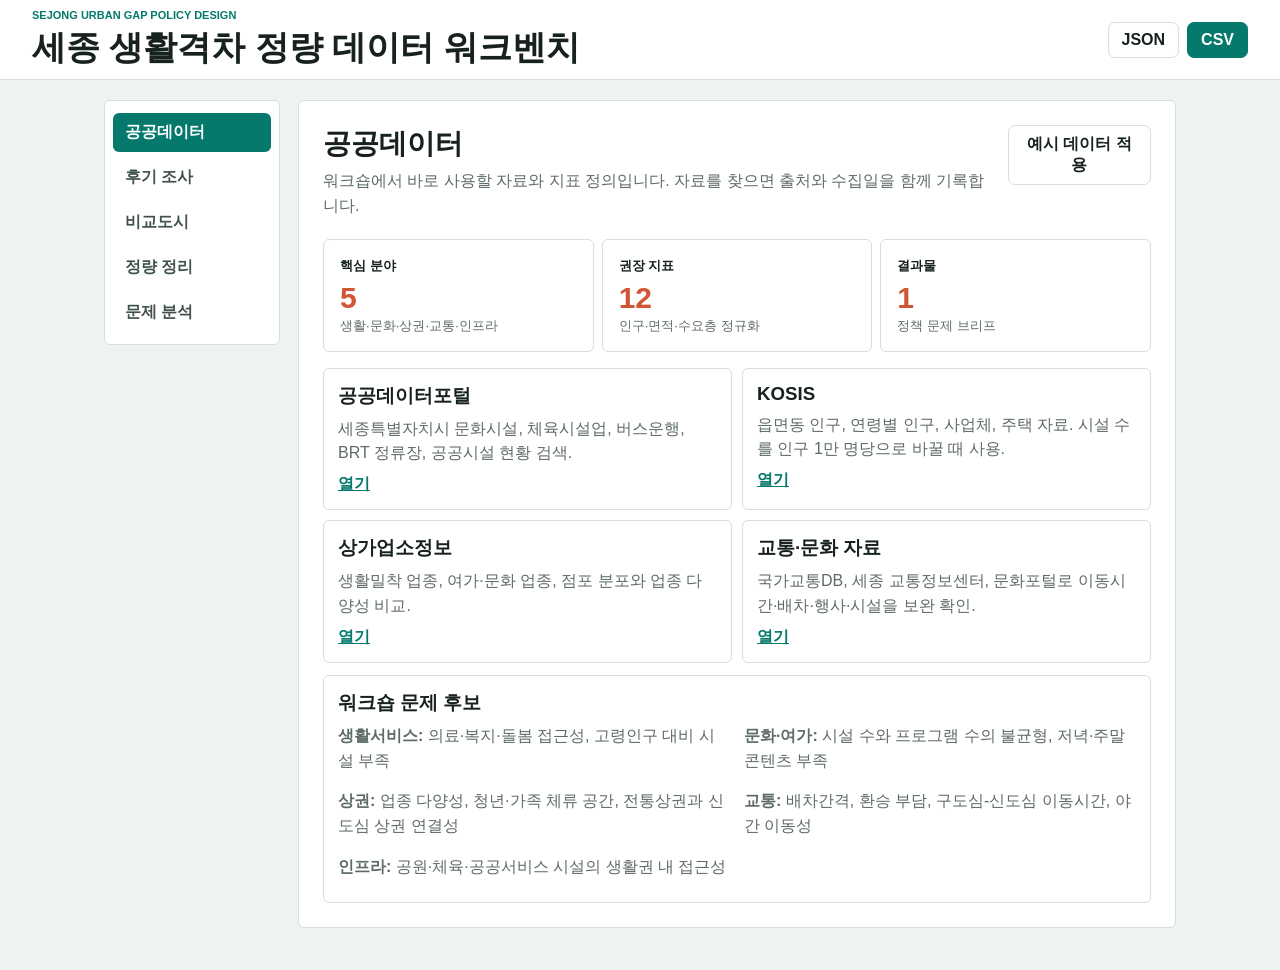
==== commit e372ad0b: "Add files via upload" ====
--- a/index.html
+++ b/index.html
@@ -3,884 +3,263 @@
 <head>
   <meta charset="utf-8">
   <meta name="viewport" content="width=device-width, initial-scale=1">
-  <title>세종 청년 정주·일자리 정량 데이터 워크벤치</title>
-  <style>
-    :root {
-      --bg: #f4f7f6;
-      --panel: #ffffff;
-      --ink: #171d23;
-      --muted: #5d6872;
-      --line: #d8dedc;
-      --teal: #087b72;
-      --teal-dark: #05645d;
-      --soft-teal: #e8f5f2;
-      --red: #bc5847;
-      --shadow: 0 26px 55px rgba(24, 42, 48, .09);
-    }
-
-    * { box-sizing: border-box; }
-
-    body {
-      margin: 0;
-      background:
-        radial-gradient(circle at 4% 24%, rgba(8, 123, 114, .06), transparent 280px),
-        linear-gradient(90deg, #f8faf9 0, #f8faf9 58%, #f1f6f5 100%);
-      color: var(--ink);
-      font-family: "Segoe UI", "Malgun Gothic", Arial, sans-serif;
-      line-height: 1.5;
-    }
-
-    header {
-      height: 89px;
-      border-bottom: 1px solid var(--line);
-      background: rgba(250, 251, 250, .86);
-      display: flex;
-      align-items: center;
-    }
-
-    .topbar {
-      width: min(1100px, calc(100vw - 32px));
-      margin: 0 auto;
-      display: flex;
-      justify-content: space-between;
-      align-items: center;
-      gap: 18px;
-    }
-
-    .eyebrow {
-      margin: 0 0 2px;
-      color: var(--teal-dark);
-      font-size: 11px;
-      font-weight: 900;
-      letter-spacing: .02em;
-    }
-
-    h1 {
-      margin: 0;
-      font-size: clamp(28px, 3vw, 34px);
-      line-height: 1.16;
-      letter-spacing: 0;
-    }
-
-    .top-actions {
-      display: flex;
-      gap: 8px;
-      flex: 0 0 auto;
-    }
-
-    button, a.button {
-      min-height: 34px;
-      border: 1px solid var(--line);
-      border-radius: 7px;
-      background: #fff;
-      color: var(--ink);
-      padding: 7px 12px;
-      font: inherit;
-      font-size: 13px;
-      font-weight: 800;
-      text-decoration: none;
-      cursor: pointer;
-    }
-
-    button.primary, a.button.primary {
-      background: var(--teal);
-      border-color: var(--teal);
-      color: #fff;
-    }
-
-    button.danger {
-      color: #9d463b;
-      border-color: #e7c8c0;
-      background: #fff8f6;
-    }
-
-    main {
-      width: min(1100px, calc(100vw - 32px));
-      margin: 20px auto 42px;
-      display: grid;
-      grid-template-columns: 176px minmax(0, 1fr);
-      gap: 18px;
-    }
-
-    nav {
-      align-self: start;
-      border: 1px solid var(--line);
-      border-radius: 6px;
-      background: #fff;
-      padding: 9px;
-    }
-
-    .nav-item {
-      width: 100%;
-      min-height: 37px;
-      margin: 0 0 7px;
-      border: 0;
-      background: transparent;
-      color: #4c5862;
-      text-align: left;
-      padding: 8px 12px;
-      border-radius: 6px;
-      font-weight: 750;
-    }
-
-    .nav-item.active {
-      background: var(--teal);
-      color: #fff;
-    }
-
-    .workspace {
-      min-height: 542px;
-      border: 1px solid var(--line);
-      border-radius: 6px;
-      background: #fff;
-      box-shadow: var(--shadow);
-      padding: 24px;
-    }
-
-    .view { display: none; }
-    .view.active { display: block; }
-
-    .view-head {
-      display: flex;
-      justify-content: space-between;
-      align-items: start;
-      gap: 16px;
-      margin-bottom: 20px;
-    }
-
-    h2 {
-      margin: 0;
-      font-size: 27px;
-      line-height: 1.2;
-      letter-spacing: 0;
-    }
-
-    .sub {
-      margin: 8px 0 0;
-      color: var(--muted);
-      font-size: 14px;
-    }
-
-    .search {
-      width: 200px;
-      min-height: 34px;
-      border: 1px solid var(--line);
-      border-radius: 7px;
-      padding: 7px 10px;
-      font: inherit;
-      font-size: 13px;
-    }
-
-    .cards {
-      display: grid;
-      grid-template-columns: repeat(3, minmax(0, 1fr));
-      gap: 12px;
-    }
-
-    .card {
-      min-height: 188px;
-      border: 1px solid var(--line);
-      border-radius: 6px;
-      background: #fff;
-      padding: 14px;
-      display: flex;
-      flex-direction: column;
-      justify-content: space-between;
-    }
-
-    .badge {
-      align-self: flex-start;
-      border-radius: 999px;
-      background: var(--soft-teal);
-      color: var(--teal-dark);
-      padding: 2px 8px;
-      font-size: 11px;
-      font-weight: 850;
-    }
-
-    .card h3 {
-      margin: 12px 0 7px;
-      font-size: 16px;
-      line-height: 1.35;
-    }
-
-    .card p {
-      margin: 0;
-      color: #4e5962;
-      font-size: 13px;
-    }
-
-    .card-actions {
-      display: flex;
-      justify-content: space-between;
-      gap: 8px;
-      margin-top: 14px;
-    }
-
-    label {
-      display: block;
-      margin: 0 0 5px;
-      font-size: 12px;
-      font-weight: 800;
-      color: #323c45;
-    }
-
-    input, select, textarea {
-      width: 100%;
-      min-height: 32px;
-      border: 1px solid var(--line);
-      border-radius: 6px;
-      background: #fff;
-      color: var(--ink);
-      padding: 6px 9px;
-      font: inherit;
-      font-size: 13px;
-    }
-
-    textarea {
-      min-height: 104px;
-      resize: vertical;
-    }
-
-    .form-panel {
-      border: 1px solid var(--line);
-      border-radius: 6px;
-      padding: 13px;
-      margin-bottom: 16px;
-    }
-
-    .form-grid {
-      display: grid;
-      grid-template-columns: repeat(3, minmax(0, 1fr));
-      gap: 10px;
-      align-items: end;
-    }
-
-    .form-grid.five {
-      grid-template-columns: 1.15fr 1fr 1fr 1fr 1fr auto;
-    }
-
-    .wide { grid-column: span 2; }
-    .full { grid-column: 1 / -1; }
-
-    table {
-      width: 100%;
-      border-collapse: collapse;
-      font-size: 13px;
-    }
-
-    .table-wrap {
-      border: 1px solid var(--line);
-      border-radius: 6px;
-      overflow: auto;
-      background: #fff;
-    }
-
-    th, td {
-      border-bottom: 1px solid var(--line);
-      padding: 8px 10px;
-      text-align: left;
-      vertical-align: top;
-    }
-
-    th {
-      background: #f4f7f6;
-      color: #34414a;
-      font-size: 12px;
-    }
-
-    td.num, th.num { text-align: right; }
-
-    .split {
-      display: grid;
-      grid-template-columns: minmax(0, 2.25fr) minmax(230px, 1fr);
-      gap: 14px;
-    }
-
-    .keyword-box {
-      border: 1px solid var(--line);
-      border-radius: 6px;
-      padding: 14px;
-      min-height: 208px;
-    }
-
-    .keyword-box h3 {
-      margin: 0 0 12px;
-      font-size: 17px;
-    }
-
-    .tags {
-      display: flex;
-      flex-wrap: wrap;
-      gap: 7px;
-    }
-
-    .tags span {
-      border-radius: 999px;
-      background: #eaf2fb;
-      color: #315a7a;
-      padding: 4px 9px;
-      font-size: 13px;
-      font-weight: 800;
-    }
-
-    .metric-grid {
-      display: grid;
-      grid-template-columns: repeat(3, minmax(0, 1fr));
-      gap: 9px;
-      margin-bottom: 14px;
-    }
-
-    .metric {
-      border: 1px solid var(--line);
-      border-radius: 6px;
-      padding: 13px;
-      min-height: 112px;
-    }
-
-    .metric span {
-      display: block;
-      font-size: 13px;
-      color: #45515a;
-    }
-
-    .metric b {
-      display: block;
-      margin-top: 4px;
-      font-size: 28px;
-      color: var(--red);
-      line-height: 1.1;
-    }
-
-    .metric small {
-      display: block;
-      margin-top: 8px;
-      font-size: 12px;
-      color: #4d5961;
-    }
-
-    .analysis-grid {
-      display: grid;
-      grid-template-columns: 1fr 1fr;
-      gap: 14px;
-      margin-bottom: 14px;
-    }
-
-    .brief {
-      min-height: 250px;
-      border: 1px solid var(--line);
-      border-radius: 6px;
-      padding: 14px;
-      white-space: pre-wrap;
-      font-size: 14px;
-      background: #fff;
-    }
-
-    .hidden { display: none; }
-
-    @media (max-width: 880px) {
-      header { height: auto; padding: 16px 0; }
-      .topbar { align-items: flex-start; }
-      main { grid-template-columns: 1fr; }
-      nav { display: grid; grid-template-columns: repeat(3, minmax(0, 1fr)); gap: 7px; }
-      .nav-item { margin: 0; }
-      .cards, .metric-grid, .analysis-grid, .split { grid-template-columns: 1fr; }
-      .form-grid, .form-grid.five { grid-template-columns: 1fr 1fr; }
-      .wide, .full { grid-column: 1 / -1; }
-    }
-
-    @media (max-width: 560px) {
-      .topbar { flex-direction: column; }
-      .workspace { padding: 16px; }
-      nav, .form-grid, .form-grid.five { grid-template-columns: 1fr; }
-      h1 { font-size: 27px; }
-      h2 { font-size: 24px; }
-      .search { width: 100%; }
-    }
-  </style>
+  <title>세종 생활격차 정량 데이터 워크벤치</title>
+  <link rel="stylesheet" href="styles.css">
 </head>
 <body>
-  <header>
-    <div class="topbar">
-      <div>
-        <p class="eyebrow">SEJONG YOUTH POLICY DESIGN</p>
-        <h1>세종 청년 정주·일자리 정량 데이터 워크벤치</h1>
-      </div>
-      <div class="top-actions">
-        <button id="exportJson">JSON</button>
-        <button class="primary" id="exportCsv">CSV</button>
-      </div>
+  <header class="app-header">
+    <div>
+      <p>SEJONG URBAN GAP POLICY DESIGN</p>
+      <h1>세종 생활격차 정량 데이터 워크벤치</h1>
+    </div>
+    <div class="header-actions">
+      <button type="button" id="exportJson">JSON</button>
+      <button type="button" id="exportCsv">CSV</button>
     </div>
   </header>
 
-  <main>
-    <nav aria-label="워크벤치 메뉴">
-      <button class="nav-item active" data-view="public">공공데이터</button>
-      <button class="nav-item" data-view="review">후기 조사</button>
-      <button class="nav-item" data-view="compare">비교도시</button>
-      <button class="nav-item" data-view="metrics">정량 정리</button>
-      <button class="nav-item" data-view="problem">문제 분석</button>
-    </nav>
-
-    <section class="workspace">
-      <div class="view active" id="public">
-        <div class="view-head">
-          <div>
-            <h2>공공데이터 링크 접근</h2>
-            <p class="sub">청년 고용, 인턴십, 채용 공고, 인구 이동, 정주 자료를 빠르게 확인합니다.</p>
-          </div>
-          <input class="search" id="sourceSearch" placeholder="출처 또는 키워드 검색">
-        </div>
-        <div class="cards" id="sourceCards"></div>
-      </div>
-
-      <div class="view" id="review">
-        <div class="view-head">
-          <div>
-            <h2>청년 후기 조사</h2>
-            <p class="sub">공공기관 웹사이트, 채용 후기, 블로그, 커뮤니티에서 반복 표현을 기록합니다.</p>
-          </div>
-          <button id="resetReviews">후기 초기화</button>
-        </div>
-
-        <div class="form-panel">
-          <div class="form-grid">
-            <div>
-              <label for="reviewChannel">조사 채널</label>
-              <select id="reviewChannel">
-                <option>고용24/워크넷</option>
-                <option>공공기관 채용 홈페이지</option>
-                <option>세종청년센터</option>
-                <option>대학 커뮤니티</option>
-                <option>취업 커뮤니티</option>
-                <option>블로그/언론</option>
-              </select>
-            </div>
-            <div>
-              <label for="reviewPlace">기관/장소/게시판</label>
-              <input id="reviewPlace" placeholder="예: 세종청년센터, 공공기관 채용">
-            </div>
-            <div>
-              <label for="reviewSentiment">감성</label>
-              <select id="reviewSentiment">
-                <option value="-1">부정</option>
-                <option value="0">중립</option>
-                <option value="1">긍정</option>
-              </select>
-            </div>
-            <div class="wide">
-              <label for="reviewPhrase">핵심 표현</label>
-              <input id="reviewPhrase" placeholder="예: 인턴 공고가 적다, 신입 채용은 대전에 더 많다">
-            </div>
-            <div>
-              <label for="reviewCount">빈도</label>
-              <input id="reviewCount" type="number" min="1" value="1">
-            </div>
-            <div>
-              <label for="reviewUrl">URL</label>
-              <input id="reviewUrl" placeholder="https://">
-            </div>
-            <button class="primary wide" id="addReview">기록 추가</button>
-          </div>
+  <main class="app-shell">
+    <aside class="side-nav" aria-label="워크벤치 단계">
+      <button class="nav-item active" type="button" data-view="data">공공데이터</button>
+      <button class="nav-item" type="button" data-view="reviews">후기 조사</button>
+      <button class="nav-item" type="button" data-view="compare">비교도시</button>
+      <button class="nav-item" type="button" data-view="metrics">정량 정리</button>
+      <button class="nav-item" type="button" data-view="problem">문제 분석</button>
+    </aside>
+
+    <section class="stage active" id="view-data">
+      <div class="panel">
+        <div class="panel-head">
+          <div>
+            <h2>공공데이터</h2>
+            <p>워크숍에서 바로 사용할 자료와 지표 정의입니다. 자료를 찾으면 출처와 수집일을 함께 기록합니다.</p>
+          </div>
+          <button type="button" id="loadDemo">예시 데이터 적용</button>
+        </div>
+
+        <div class="stat-grid">
+          <article>
+            <span>핵심 분야</span>
+            <strong>5</strong>
+            <small>생활·문화·상권·교통·인프라</small>
+          </article>
+          <article>
+            <span>권장 지표</span>
+            <strong>12</strong>
+            <small>인구·면적·수요층 정규화</small>
+          </article>
+          <article>
+            <span>결과물</span>
+            <strong>1</strong>
+            <small>정책 문제 브리프</small>
+          </article>
+        </div>
+
+        <div class="data-grid">
+          <article>
+            <h3>공공데이터포털</h3>
+            <p>세종특별자치시 문화시설, 체육시설업, 버스운행, BRT 정류장, 공공시설 현황 검색.</p>
+            <a href="https://www.data.go.kr/index.do" target="_blank" rel="noreferrer">열기</a>
+          </article>
+          <article>
+            <h3>KOSIS</h3>
+            <p>읍면동 인구, 연령별 인구, 사업체, 주택 자료. 시설 수를 인구 1만 명당으로 바꿀 때 사용.</p>
+            <a href="https://kosis.kr" target="_blank" rel="noreferrer">열기</a>
+          </article>
+          <article>
+            <h3>상가업소정보</h3>
+            <p>생활밀착 업종, 여가·문화 업종, 점포 분포와 업종 다양성 비교.</p>
+            <a href="https://www.data.go.kr/tcs/dss/selectApiDataDetailView.do?publicDataPk=15012005" target="_blank" rel="noreferrer">열기</a>
+          </article>
+          <article>
+            <h3>교통·문화 자료</h3>
+            <p>국가교통DB, 세종 교통정보센터, 문화포털로 이동시간·배차·행사·시설을 보완 확인.</p>
+            <a href="https://bis.sejong.go.kr/web/main/main.view" target="_blank" rel="noreferrer">열기</a>
+          </article>
+        </div>
+
+        <div class="guide-box">
+          <h3>워크숍 문제 후보</h3>
+          <div class="issue-list">
+            <p><b>생활서비스:</b> 의료·복지·돌봄 접근성, 고령인구 대비 시설 부족</p>
+            <p><b>문화·여가:</b> 시설 수와 프로그램 수의 불균형, 저녁·주말 콘텐츠 부족</p>
+            <p><b>상권:</b> 업종 다양성, 청년·가족 체류 공간, 전통상권과 신도심 상권 연결성</p>
+            <p><b>교통:</b> 배차간격, 환승 부담, 구도심-신도심 이동시간, 야간 이동성</p>
+            <p><b>인프라:</b> 공원·체육·공공서비스 시설의 생활권 내 접근성</p>
+          </div>
+        </div>
+      </div>
+    </section>
+
+    <section class="stage" id="view-reviews">
+      <div class="panel">
+        <div class="panel-head">
+          <div>
+            <h2>후기 조사</h2>
+            <p>민원, 인터뷰, 현장 메모, 온라인 후기에서 반복 표현을 기록합니다.</p>
+          </div>
+          <button type="button" id="resetReviews">후기 초기화</button>
+        </div>
+
+        <div class="form-card">
+          <label>조사 채널
+            <select id="reviewChannel">
+              <option>현장 인터뷰</option>
+              <option>민원/제안 게시판</option>
+              <option>지도/블로그 후기</option>
+              <option>지역 커뮤니티</option>
+            </select>
+          </label>
+          <label>지역/장소
+            <input id="reviewPlace" placeholder="예: 조치원읍, 행복도시 1생활권">
+          </label>
+          <label>감성
+            <select id="reviewTone">
+              <option>부정</option>
+              <option>중립</option>
+              <option>긍정</option>
+            </select>
+          </label>
+          <label class="wide">핵심 표현
+            <input id="reviewText" placeholder="예: 버스 배차가 길다, 야간 콘텐츠가 부족하다">
+          </label>
+          <label>빈도
+            <input id="reviewCount" type="number" min="1" value="1">
+          </label>
+          <label>URL
+            <input id="reviewUrl" placeholder="https://">
+          </label>
+          <button type="button" id="addReview">기록 추가</button>
         </div>
 
         <div class="split">
-          <div class="table-wrap">
-            <table id="reviewTable">
+          <div class="table-box">
+            <table>
               <thead>
-                <tr><th>채널</th><th>기관/게시판</th><th>감성</th><th>표현</th><th class="num">빈도</th><th></th></tr>
+                <tr>
+                  <th>채널</th>
+                  <th>장소</th>
+                  <th>감성</th>
+                  <th>표현</th>
+                  <th>빈도</th>
+                  <th>삭제</th>
+                </tr>
               </thead>
-              <tbody></tbody>
+              <tbody id="reviewRows"></tbody>
             </table>
           </div>
-          <aside class="keyword-box">
+          <div class="keyword-box">
             <h3>후기 키워드</h3>
-            <div class="tags" id="keywordTags"></div>
-          </aside>
-        </div>
-      </div>
-
-      <div class="view" id="compare">
-        <div class="view-head">
-          <div>
-            <h2>비교도시 데이터 조사</h2>
-            <p class="sub">세종과 대전·청주·천안 등 주변 도시의 청년 기회 밀도를 같은 기준으로 입력합니다.</p>
-          </div>
-          <button id="seedCities">비교도시 틀</button>
-        </div>
-
-        <div class="form-panel">
-          <div class="form-grid">
-            <div>
-              <label for="cityName">도시</label>
-              <input id="cityName" value="세종">
-            </div>
-            <div>
-              <label for="jobPosts">인턴/신입 공고 수</label>
-              <input id="jobPosts" type="number" min="0" value="0">
-            </div>
-            <div>
-              <label for="youthPop">청년 인구</label>
-              <input id="youthPop" type="number" min="0" value="0">
-            </div>
-            <div>
-              <label for="employmentRate">청년 고용률(%)</label>
-              <input id="employmentRate" type="number" min="0" max="100" step="0.1" value="0">
-            </div>
-            <div>
-              <label for="unemploymentRate">청년 실업률(%)</label>
-              <input id="unemploymentRate" type="number" min="0" max="100" step="0.1" value="0">
-            </div>
-            <div>
-              <label for="citySource">출처</label>
-              <input id="citySource" placeholder="KOSIS, 고용24, 지자체 자료">
-            </div>
-            <button class="primary wide" id="addCity">도시 추가</button>
-          </div>
-        </div>
-
-        <div class="table-wrap">
-          <table id="cityTable">
+            <div class="chips" id="keywordChips"></div>
+          </div>
+        </div>
+      </div>
+    </section>
+
+    <section class="stage" id="view-compare">
+      <div class="panel">
+        <div class="panel-head">
+          <div>
+            <h2>비교도시</h2>
+            <p>세종 구도심과 신도심을 같은 기준으로 비교합니다. 비교값은 신도심 또는 목표 기준입니다.</p>
+          </div>
+          <button type="button" id="addCompare">항목 추가</button>
+        </div>
+
+        <div class="table-box">
+          <table>
             <thead>
-              <tr><th>도시</th><th class="num">공고 수</th><th class="num">청년 인구</th><th class="num">공고/1만명</th><th class="num">고용률</th><th class="num">실업률</th><th>출처</th><th></th></tr>
+              <tr>
+                <th>비교 항목</th>
+                <th>구도심 기준</th>
+                <th>신도심/목표 기준</th>
+                <th>판단</th>
+                <th>메모</th>
+              </tr>
             </thead>
-            <tbody></tbody>
+            <tbody id="compareRows"></tbody>
           </table>
         </div>
       </div>
-
-      <div class="view" id="metrics">
-        <div class="view-head">
+    </section>
+
+    <section class="stage" id="view-metrics">
+      <div class="panel">
+        <div class="panel-head">
           <div>
             <h2>정량 데이터 정리</h2>
-            <p class="sub">워크숍에서 합의한 지표를 입력하면 격차 신호가 자동 계산됩니다.</p>
-          </div>
-          <button id="addMetric">지표 추가</button>
-        </div>
-
-        <div class="metric-grid">
-          <div class="metric"><span>기회 부족 지수</span><b id="lackIndex">0</b><small>높을수록 정책 문제를 다루기 좋음</small></div>
-          <div class="metric"><span>부정 후기 비율</span><b id="negativeRate">0%</b><small>후기 조사 입력값 기준</small></div>
-          <div class="metric"><span>비교도시 평균 대비</span><b id="cityGap">0%</b><small>공고/청년 1만명 기준</small></div>
-        </div>
-
-        <div class="table-wrap">
-          <table id="metricTable">
+            <p>워크숍에서 합의한 지표를 입력하면 격차 신호가 자동 계산됩니다.</p>
+          </div>
+          <button type="button" id="addMetric">지표 추가</button>
+        </div>
+
+        <div class="stat-grid">
+          <article>
+            <span>생활격차 지수</span>
+            <strong id="gapScore">0</strong>
+            <small>높을수록 정책 문제화 필요</small>
+          </article>
+          <article>
+            <span>부정 후기 비율</span>
+            <strong id="negativeRate">0%</strong>
+            <small>후기 조사 입력값 기준</small>
+          </article>
+          <article>
+            <span>구도심 평균 대비</span>
+            <strong id="oldAverageGap">0%</strong>
+            <small>비교값 대비 차이</small>
+          </article>
+        </div>
+
+        <div class="table-box">
+          <table>
             <thead>
-              <tr><th>지표</th><th>세종 값</th><th>비교 값</th><th>단위</th><th>출처</th><th></th></tr>
+              <tr>
+                <th>지표</th>
+                <th>분야</th>
+                <th>구도심 값</th>
+                <th>비교 값</th>
+                <th>단위</th>
+                <th>출처</th>
+                <th>삭제</th>
+              </tr>
             </thead>
-            <tbody></tbody>
+            <tbody id="metricRows"></tbody>
           </table>
         </div>
       </div>
-
-      <div class="view" id="problem">
-        <div class="view-head">
+    </section>
+
+    <section class="stage" id="view-problem">
+      <div class="panel">
+        <div class="panel-head">
           <div>
             <h2>정책 문제 분석</h2>
-            <p class="sub">수집한 증거를 문제정의 문장과 정책 가설로 정리합니다.</p>
-          </div>
-          <button id="copyBrief">브리프 복사</button>
-        </div>
-
-        <div class="analysis-grid">
-          <div>
-            <label for="problemSentence">정책 문제 문장</label>
-            <textarea id="problemSentence"></textarea>
-          </div>
-          <div>
-            <label for="evidenceText">정량 근거</label>
+            <p>수집한 증거를 문제정의 문장과 정책 가설로 정리합니다.</p>
+          </div>
+          <button type="button" id="copyBrief">브리프 복사</button>
+        </div>
+
+        <div class="problem-grid">
+          <label>정책 문제 문장
+            <textarea id="problemText"></textarea>
+          </label>
+          <label>정량 근거
             <textarea id="evidenceText"></textarea>
-          </div>
-          <div>
-            <label for="causeText">원인 가설</label>
+          </label>
+          <label>원인 가설
             <textarea id="causeText"></textarea>
-          </div>
-          <div>
-            <label for="policyText">정책 기회</label>
-            <textarea id="policyText"></textarea>
-          </div>
-        </div>
-
-        <div class="brief" id="briefText"></div>
+          </label>
+          <label>정책 기회
+            <textarea id="opportunityText"></textarea>
+          </label>
+        </div>
+
+        <div class="brief-preview" id="briefPreview"></div>
       </div>
     </section>
   </main>
 
-  <script>
-    const storeKey = "sejong-youth-workbench-v2";
-    const sourceData = [
-      ["고용 통계", "KOSIS 국가통계포털", "청년 고용률·실업률·경제활동참가율을 비교도시에 맞춰 확인합니다.", "https://kosis.kr/"],
-      ["공공데이터", "공공데이터포털", "세종특별자치시 청년, 일자리, 사업체, 인구 이동 데이터를 검색합니다.", "https://www.data.go.kr/"],
-      ["지역 데이터", "세종시 통계", "세종시가 공개하는 인구, 산업, 생활, 정주 관련 지표를 확인합니다.", "https://www.sejong.go.kr/stat.do"],
-      ["청년정책", "세종청년센터", "청년 프로그램, 취업 지원, 참여 공고와 현장 후기를 점검합니다.", "https://sjyouth.or.kr/"],
-      ["채용", "고용24", "세종 지역 인턴, 신입, 경력무관 채용 공고 수를 조사합니다.", "https://www.work24.go.kr/"],
-      ["채용", "워크넷", "지역·직무·경력 조건별 공고 검색으로 기회 접근성을 확인합니다.", "https://www.work.go.kr/"],
-      ["공공기관", "ALIO 공공기관 경영정보", "공공기관 청년인턴, 신규채용, 지역인재 정보를 확인합니다.", "https://www.alio.go.kr/"],
-      ["공공채용", "나라일터", "공공부문 채용 공고와 세종 근무지 여부를 확인합니다.", "https://www.gojobs.go.kr/"],
-      ["검색", "웹 후기 검색", "취업 후기, 커뮤니티, 블로그에서 반복 표현과 체감 문제를 수집합니다.", "https://www.google.com/search?q=%EC%84%B8%EC%A2%85+%EC%B2%AD%EB%85%84+%EC%B7%A8%EC%97%85+%EC%9D%B8%ED%84%B4+%ED%9B%84%EA%B8%B0"]
-    ];
-
-    const initialState = {
-      reviews: [
-        { channel: "취업 커뮤니티", place: "세종 청년 취업 게시글", sentiment: -1, phrase: "인턴 공고가 적고 신입 채용은 대전에 더 많다는 표현", count: 4, url: "" },
-        { channel: "대학 커뮤니티", place: "지역 취업 게시판", sentiment: -1, phrase: "희망 직무 공고가 반복되고 선택지가 제한적이라는 표현", count: 3, url: "" }
-      ],
-      cities: [
-        { name: "세종", jobs: 0, youth: 0, emp: 0, unemp: 0, source: "고용24/KOSIS 조사값 입력" },
-        { name: "대전", jobs: 0, youth: 0, emp: 0, unemp: 0, source: "고용24/KOSIS 조사값 입력" }
-      ],
-      metrics: [
-        { name: "인턴/신입 공고 수", sejong: 0, compare: 0, unit: "건", source: "고용24/워크넷" },
-        { name: "청년 고용률", sejong: 0, compare: 0, unit: "%", source: "KOSIS" },
-        { name: "공공기관 청년인턴 수", sejong: 0, compare: 0, unit: "명", source: "ALIO" }
-      ]
-    };
-
-    const state = JSON.parse(localStorage.getItem(storeKey) || JSON.stringify(initialState));
-    const $ = id => document.getElementById(id);
-
-    function save() {
-      localStorage.setItem(storeKey, JSON.stringify(state));
-      render();
-    }
-
-    function esc(value) {
-      return String(value ?? "").replace(/[&<>"']/g, ch => ({ "&":"&amp;", "<":"&lt;", ">":"&gt;", '"':"&quot;", "'":"&#039;" }[ch]));
-    }
-
-    function sentimentLabel(value) {
-      const n = Number(value);
-      return n < 0 ? "부정" : n > 0 ? "긍정" : "중립";
-    }
-
-    function cityDensity(city) {
-      return Number(city.youth) > 0 ? Number(city.jobs) / Number(city.youth) * 10000 : 0;
-    }
-
-    function computed() {
-      const total = state.reviews.reduce((sum, item) => sum + Number(item.count || 0), 0);
-      const negative = state.reviews.filter(item => Number(item.sentiment) < 0).reduce((sum, item) => sum + Number(item.count || 0), 0);
-      const lackWords = /인턴|신입|채용|공고|일자리|취업|기회|직무|선택지|부족|제한/;
-      const lack = state.reviews.filter(item => lackWords.test(item.phrase)).reduce((sum, item) => sum + Number(item.count || 0), 0);
-      const sejong = state.cities.find(city => city.name.includes("세종"));
-      const sejongDensity = sejong ? cityDensity(sejong) : 0;
-      const others = state.cities.filter(city => !city.name.includes("세종"));
-      const avg = others.length ? others.reduce((sum, city) => sum + cityDensity(city), 0) / others.length : 0;
-      const gap = avg > 0 ? ((sejongDensity - avg) / avg) * 100 : 0;
-      const metricGap = state.metrics.reduce((sum, metric) => sum + Math.max(0, Number(metric.compare || 0) - Number(metric.sejong || 0)), 0);
-      const lackIndex = Math.round((total ? negative / total * 40 : 0) + Math.min(40, lack * 3) + Math.min(20, metricGap));
-      return { total, negative, negativeRate: total ? negative / total * 100 : 0, lack, sejongDensity, avg, gap, lackIndex };
-    }
-
-    function renderSources() {
-      const keyword = $("sourceSearch").value.trim();
-      const list = sourceData.filter(item => !keyword || item.join(" ").includes(keyword));
-      $("sourceCards").innerHTML = list.map(item => `
-        <article class="card">
-          <div>
-            <span class="badge">${esc(item[0])}</span>
-            <h3>${esc(item[1])}</h3>
-            <p>${esc(item[2])}</p>
-          </div>
-          <div class="card-actions">
-            <a class="button" href="${esc(item[3])}" target="_blank" rel="noopener">열기</a>
-            <button data-source-memo="${esc(item[1])}">조사 메모</button>
-          </div>
-        </article>
-      `).join("");
-    }
-
-    function renderReviews() {
-      $("reviewTable").querySelector("tbody").innerHTML = state.reviews.map((item, index) => `
-        <tr>
-          <td>${esc(item.channel)}</td>
-          <td>${esc(item.place)}</td>
-          <td>${sentimentLabel(item.sentiment)}</td>
-          <td>${esc(item.phrase)} ${item.url ? `<br><a href="${esc(item.url)}" target="_blank" rel="noopener">URL</a>` : ""}</td>
-          <td class="num">${Number(item.count).toLocaleString()}</td>
-          <td><button class="danger" data-delete-review="${index}">삭제</button></td>
-        </tr>
-      `).join("");
-
-      const tags = {};
-      state.reviews.forEach(item => {
-        item.phrase.split(/[\s,，.]+/).map(word => word.trim()).filter(word => word.length > 1).forEach(word => {
-          tags[word] = (tags[word] || 0) + Number(item.count || 1);
-        });
-      });
-      $("keywordTags").innerHTML = Object.entries(tags).sort((a, b) => b[1] - a[1]).slice(0, 14).map(([word, count]) => `<span>${esc(word)} ${count}</span>`).join("") || "<span>키워드 없음</span>";
-    }
-
-    function renderCities() {
-      $("cityTable").querySelector("tbody").innerHTML = state.cities.map((city, index) => `
-        <tr>
-          <td>${esc(city.name)}</td>
-          <td class="num">${Number(city.jobs).toLocaleString()}</td>
-          <td class="num">${Number(city.youth).toLocaleString()}</td>
-          <td class="num">${cityDensity(city).toFixed(2)}</td>
-          <td class="num">${Number(city.emp || 0).toFixed(1)}%</td>
-          <td class="num">${Number(city.unemp || 0).toFixed(1)}%</td>
-          <td>${esc(city.source)}</td>
-          <td><button class="danger" data-delete-city="${index}">삭제</button></td>
-        </tr>
-      `).join("");
-    }
-
-    function renderMetrics() {
-      const c = computed();
-      $("lackIndex").textContent = c.lackIndex;
-      $("negativeRate").textContent = `${c.negativeRate.toFixed(0)}%`;
-      $("cityGap").textContent = `${c.gap.toFixed(0)}%`;
-
-      $("metricTable").querySelector("tbody").innerHTML = state.metrics.map((metric, index) => `
-        <tr>
-          <td><input value="${esc(metric.name)}" data-metric="${index}" data-field="name"></td>
-          <td><input type="number" value="${esc(metric.sejong)}" data-metric="${index}" data-field="sejong"></td>
-          <td><input type="number" value="${esc(metric.compare)}" data-metric="${index}" data-field="compare"></td>
-          <td><input value="${esc(metric.unit)}" data-metric="${index}" data-field="unit"></td>
-          <td><input value="${esc(metric.source)}" data-metric="${index}" data-field="source"></td>
-          <td><button class="danger" data-delete-metric="${index}">삭제</button></td>
-        </tr>
-      `).join("");
-    }
-
-    function renderProblem() {
-      const c = computed();
-      const topPhrase = state.reviews.slice().sort((a, b) => Number(b.count) - Number(a.count))[0]?.phrase || "인턴십·신입 채용 기회 부족에 대한 반복 표현 입력 필요";
-      const evidence = [
-        `부정 후기 ${c.negative}건, 전체 후기 빈도 ${c.total}건`,
-        `기회 부족 관련 언급 ${c.lack}건`,
-        `세종 공고 밀도 ${c.sejongDensity.toFixed(2)}건/청년 1만명`,
-        `비교도시 평균 대비 ${c.gap.toFixed(0)}%`
-      ].join("\n");
-
-      if (!$("problemSentence").value) {
-        $("problemSentence").value = `세종시는 행정수도와 공공기관 집적 이미지는 강하지만, 청년이 지역 안에서 첫 경력을 만들 인턴십·신입 채용 기회와 정보 접근성이 부족하다.`;
-      }
-      if (!$("evidenceText").value) $("evidenceText").value = evidence;
-      if (!$("causeText").value) $("causeText").value = `공공기관 채용 정보와 지역 청년정책 정보가 분산되어 있고, 세종 내 기업·직무 다양성이 낮아 청년 구직 범위가 주변 도시로 확장되는 구조`;
-      if (!$("policyText").value) $("policyText").value = `세종형 청년 인턴십 매칭, 공공기관 지역인재 경험 프로그램, 신입·경력무관 공고 통합 지도, 주변도시 통근권 비교 정보를 연결한 청년 일자리 플랫폼`;
-
-      $("briefText").textContent = `[정책 문제]\n${$("problemSentence").value}\n\n[정량 근거]\n${$("evidenceText").value}\n\n[핵심 후기]\n${topPhrase}\n\n[원인 가설]\n${$("causeText").value}\n\n[정책 기회]\n${$("policyText").value}`;
-    }
-
-    function render() {
-      renderSources();
-      renderReviews();
-      renderCities();
-      renderMetrics();
-      renderProblem();
-    }
-
-    function download(filename, text, type) {
-      const blob = new Blob(["\ufeff" + text], { type });
-      const link = document.createElement("a");
-      link.href = URL.createObjectURL(blob);
-      link.download = filename;
-      link.click();
-      URL.revokeObjectURL(link.href);
-    }
-
-    function exportCsv() {
-      const rows = [["kind","name","field1","field2","field3","field4","source"]];
-      state.reviews.forEach(item => rows.push(["review", item.channel, item.place, sentimentLabel(item.sentiment), item.phrase, item.count, item.url]));
-      state.cities.forEach(city => rows.push(["city", city.name, city.jobs, city.youth, cityDensity(city).toFixed(3), city.emp, city.source]));
-      state.metrics.forEach(metric => rows.push(["metric", metric.name, metric.sejong, metric.compare, metric.unit, "", metric.source]));
-      download("sejong-youth-workbench.csv", rows.map(row => row.map(value => `"${String(value ?? "").replace(/"/g, '""')}"`).join(",")).join("\n"), "text/csv;charset=utf-8");
-    }
-
-    function exportJson() {
-      download("sejong-youth-workbench.json", JSON.stringify({ ...state, computed: computed(), brief: $("briefText").textContent }, null, 2), "application/json;charset=utf-8");
-    }
-
-    document.addEventListener("click", event => {
-      const nav = event.target.closest("[data-view]");
-      if (nav) {
-        document.querySelectorAll("[data-view]").forEach(item => item.classList.toggle("active", item === nav));
-        document.querySelectorAll(".view").forEach(view => view.classList.toggle("active", view.id === nav.dataset.view));
-      }
-
-      const sourceMemo = event.target.closest("[data-source-memo]");
-      if (sourceMemo) {
-        $("reviewChannel").value = "블로그/언론";
-        $("reviewPlace").value = sourceMemo.dataset.sourceMemo;
-        document.querySelector('[data-view="review"]').click();
-      }
-
-      const reviewDelete = event.target.closest("[data-delete-review]");
-      if (reviewDelete) {
-        state.reviews.splice(Number(reviewDelete.dataset.deleteReview), 1);
-        save();
-      }
-
-      const cityDelete = event.target.closest("[data-delete-city]");
-      if (cityDelete) {
-        state.cities.splice(Number(cityDelete.dataset.deleteCity), 1);
-        save();
-      }
-
-      const metricDelete = event.target.closest("[data-delete-metric]");
-      if (metricDelete) {
-        state.metrics.splice(Number(metricDelete.dataset.deleteMetric), 1);
-        save();
-      }
-    });
-
-    $("sourceSearch").addEventListener("input", renderSources);
-    $("addReview").addEventListener("click", () => {
-      state.reviews.push({
-        channel: $("reviewChannel").value,
-        place: $("reviewPlace").value || "미입력",
-        sentiment: Number($("reviewSentiment").value),
-        phrase: $("reviewPhrase").value || "미입력",
-        count: Number($("reviewCount").value || 1),
-        url: $("reviewUrl").value
-      });
-      $("reviewPhrase").value = "";
-      $("reviewUrl").value = "";
-      $("reviewCount").value = 1;
-      save();
-    });
-    $("resetReviews").addEventListener("click", () => {
-      state.reviews = [];
-      save();
-    });
-    $("seedCities").addEventListener("click", () => {
-      state.cities = ["세종", "대전", "청주", "천안"].map(name => ({ name, jobs: 0, youth: 0, emp: 0, unemp: 0, source: "조사값 입력" }));
-      save();
-    });
-    $("addCity").addEventListener("click", () => {
-      state.cities.push({
-        name: $("cityName").value || "미입력",
-        jobs: Number($("jobPosts").value || 0),
-        youth: Number($("youthPop").value || 0),
-        emp: Number($("employmentRate").value || 0),
-        unemp: Number($("unemploymentRate").value || 0),
-        source: $("citySource").value
-      });
-      save();
-    });
-    $("addMetric").addEventListener("click", () => {
-      state.metrics.push({ name: "새 지표", sejong: 0, compare: 0, unit: "건", source: "출처 입력" });
-      save();
-    });
-    $("metricTable").addEventListener("input", event => {
-      const input = event.target.closest("[data-metric]");
-      if (!input) return;
-      const row = state.metrics[Number(input.dataset.metric)];
-      const field = input.dataset.field;
-      row[field] = ["sejong", "compare"].includes(field) ? Number(input.value || 0) : input.value;
-      save();
-    });
-    ["problemSentence", "evidenceText", "causeText", "policyText"].forEach(id => {
-      $(id).addEventListener("input", renderProblem);
-    });
-    $("copyBrief").addEventListener("click", () => navigator.clipboard.writeText($("briefText").textContent));
-    $("exportCsv").addEventListener("click", exportCsv);
-    $("exportJson").addEventListener("click", exportJson);
-
-    render();
-  </script>
+  <script src="app.js"></script>
 </body>
 </html>
--- a/styles.css
+++ b/styles.css
@@ -0,0 +1,362 @@
+:root {
+  --ink: #17211f;
+  --muted: #5e6b67;
+  --line: #d5dfdc;
+  --bg: #eef3f2;
+  --panel: #ffffff;
+  --soft: #f6f9f8;
+  --brand: #05796c;
+  --brand-dark: #00675e;
+  --danger: #d15636;
+  --chip: #e8f1ff;
+  font-family: "Segoe UI", "Pretendard", "Noto Sans KR", Arial, sans-serif;
+}
+
+* {
+  box-sizing: border-box;
+}
+
+body {
+  margin: 0;
+  color: var(--ink);
+  background: var(--bg);
+}
+
+.app-header {
+  height: 80px;
+  display: flex;
+  align-items: center;
+  justify-content: space-between;
+  gap: 20px;
+  padding: 10px clamp(16px, 3vw, 32px);
+  border-bottom: 1px solid var(--line);
+  background: var(--panel);
+}
+
+.app-header p {
+  margin: 0 0 4px;
+  color: var(--brand);
+  font-size: 11px;
+  font-weight: 900;
+  letter-spacing: 0;
+}
+
+.app-header h1 {
+  margin: 0;
+  font-size: clamp(25px, 3vw, 34px);
+  letter-spacing: 0;
+}
+
+.header-actions {
+  display: flex;
+  gap: 8px;
+}
+
+button,
+select,
+input,
+textarea {
+  font: inherit;
+}
+
+button {
+  min-height: 32px;
+  border: 1px solid var(--line);
+  border-radius: 7px;
+  padding: 8px 13px;
+  background: var(--panel);
+  color: var(--ink);
+  font-weight: 800;
+  cursor: pointer;
+}
+
+button:hover {
+  border-color: var(--brand);
+}
+
+.header-actions button:last-child,
+.form-card button,
+.nav-item.active {
+  border-color: var(--brand);
+  background: var(--brand);
+  color: #fff;
+}
+
+.app-shell {
+  display: grid;
+  grid-template-columns: 176px minmax(0, 1fr);
+  gap: 18px;
+  max-width: 1100px;
+  margin: 20px auto 42px;
+  padding: 0 14px;
+}
+
+.side-nav {
+  position: sticky;
+  top: 20px;
+  align-self: start;
+  display: grid;
+  gap: 6px;
+  padding: 12px 8px;
+  border: 1px solid var(--line);
+  border-radius: 6px;
+  background: var(--panel);
+}
+
+.nav-item {
+  width: 100%;
+  min-height: 38px;
+  border: 0;
+  border-radius: 6px;
+  background: transparent;
+  color: #41524d;
+  text-align: left;
+  padding: 9px 12px;
+}
+
+.stage {
+  display: none;
+}
+
+.stage.active {
+  display: block;
+}
+
+.panel {
+  min-height: 540px;
+  padding: 24px;
+  border: 1px solid var(--line);
+  border-radius: 6px;
+  background: var(--panel);
+}
+
+.panel-head {
+  display: flex;
+  align-items: start;
+  justify-content: space-between;
+  gap: 18px;
+  margin-bottom: 20px;
+}
+
+.panel-head h2 {
+  margin: 0 0 6px;
+  font-size: 28px;
+  letter-spacing: 0;
+}
+
+.panel-head p {
+  margin: 0;
+  color: var(--muted);
+  line-height: 1.55;
+}
+
+.stat-grid {
+  display: grid;
+  grid-template-columns: repeat(3, minmax(0, 1fr));
+  gap: 8px;
+  margin-bottom: 16px;
+}
+
+.stat-grid article {
+  min-height: 112px;
+  padding: 16px;
+  border: 1px solid var(--line);
+  border-radius: 6px;
+  background: var(--panel);
+}
+
+.stat-grid span,
+label {
+  font-size: 13px;
+  font-weight: 800;
+}
+
+.stat-grid strong {
+  display: block;
+  margin: 8px 0 3px;
+  color: var(--danger);
+  font-size: 30px;
+  line-height: 1;
+}
+
+.stat-grid small {
+  color: var(--muted);
+}
+
+.data-grid {
+  display: grid;
+  grid-template-columns: repeat(2, minmax(0, 1fr));
+  gap: 10px;
+}
+
+.data-grid article,
+.guide-box,
+.keyword-box,
+.table-box,
+.form-card,
+.brief-preview {
+  border: 1px solid var(--line);
+  border-radius: 6px;
+  background: var(--panel);
+}
+
+.data-grid article,
+.guide-box,
+.keyword-box,
+.brief-preview {
+  padding: 14px;
+}
+
+.data-grid h3,
+.guide-box h3,
+.keyword-box h3 {
+  margin: 0 0 8px;
+}
+
+.data-grid p,
+.guide-box p {
+  margin: 0 0 8px;
+  color: var(--muted);
+  line-height: 1.55;
+}
+
+.data-grid a {
+  color: var(--brand);
+  font-weight: 900;
+}
+
+.guide-box {
+  margin-top: 12px;
+}
+
+.issue-list {
+  display: grid;
+  grid-template-columns: repeat(2, minmax(0, 1fr));
+  gap: 8px 14px;
+}
+
+.form-card {
+  display: grid;
+  grid-template-columns: 1fr 1fr 1fr;
+  gap: 10px;
+  padding: 14px;
+  margin-bottom: 16px;
+}
+
+.form-card .wide {
+  grid-column: span 2;
+}
+
+label {
+  display: grid;
+  gap: 7px;
+}
+
+input,
+select,
+textarea {
+  width: 100%;
+  border: 1px solid #cbd8d5;
+  border-radius: 6px;
+  padding: 8px 10px;
+  color: var(--ink);
+  background: #fff;
+}
+
+textarea {
+  min-height: 108px;
+  resize: vertical;
+  line-height: 1.5;
+}
+
+.split {
+  display: grid;
+  grid-template-columns: minmax(0, 1fr) 255px;
+  gap: 14px;
+}
+
+.table-box {
+  overflow: auto;
+}
+
+table {
+  width: 100%;
+  min-width: 640px;
+  border-collapse: collapse;
+}
+
+th,
+td {
+  border-bottom: 1px solid var(--line);
+  padding: 10px;
+  font-size: 13px;
+  text-align: left;
+  vertical-align: middle;
+}
+
+th {
+  background: var(--soft);
+}
+
+td input,
+td select {
+  min-width: 110px;
+}
+
+.delete {
+  border-color: #ffc4b8;
+  color: var(--danger);
+  background: #fff7f4;
+}
+
+.chips {
+  display: flex;
+  flex-wrap: wrap;
+  gap: 8px;
+}
+
+.chips span {
+  padding: 6px 9px;
+  border-radius: 999px;
+  background: var(--chip);
+  color: #3262a6;
+  font-weight: 900;
+}
+
+.problem-grid {
+  display: grid;
+  grid-template-columns: repeat(2, minmax(0, 1fr));
+  gap: 14px;
+  margin-bottom: 14px;
+}
+
+.brief-preview {
+  min-height: 280px;
+  white-space: pre-wrap;
+  line-height: 1.65;
+}
+
+@media (max-width: 820px) {
+  .app-header {
+    height: auto;
+    align-items: start;
+  }
+
+  .app-shell,
+  .split,
+  .problem-grid,
+  .data-grid,
+  .issue-list,
+  .stat-grid,
+  .form-card {
+    grid-template-columns: 1fr;
+  }
+
+  .side-nav {
+    position: static;
+  }
+
+  .form-card .wide {
+    grid-column: auto;
+  }
+}
